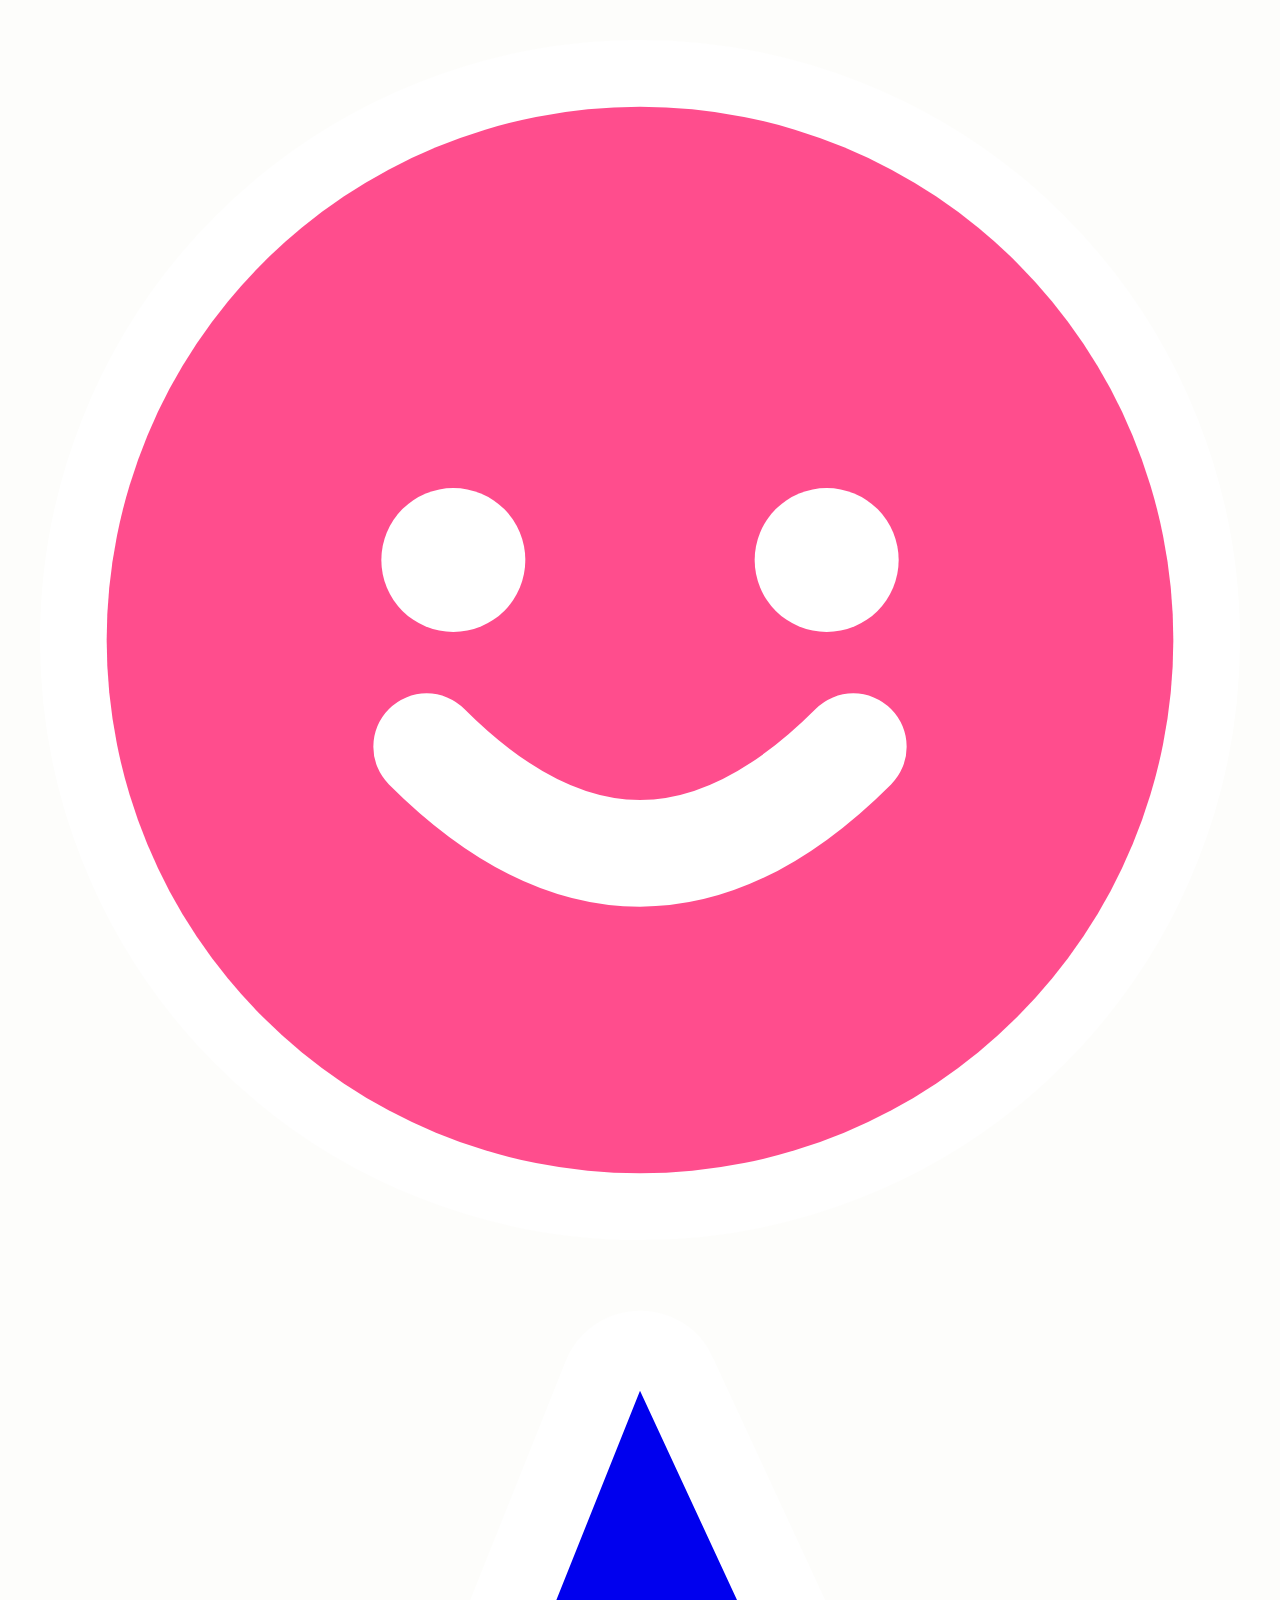
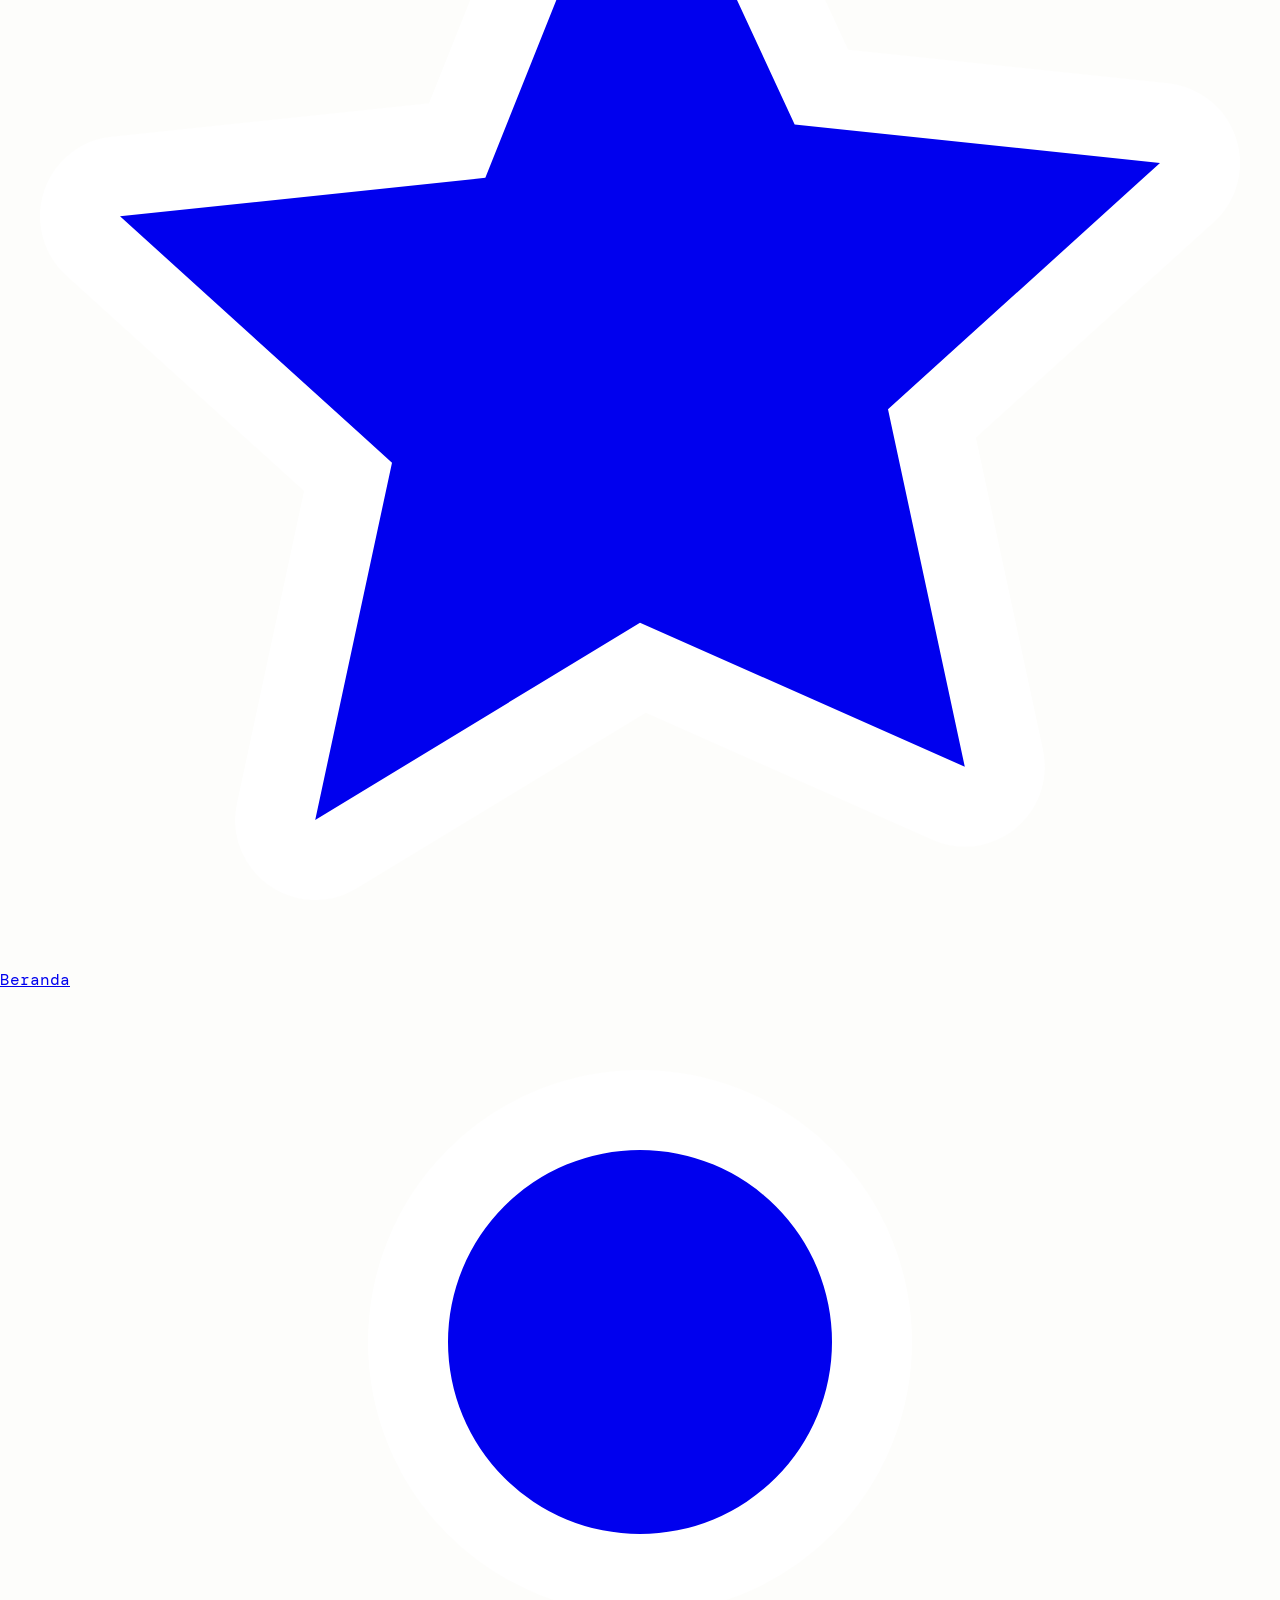
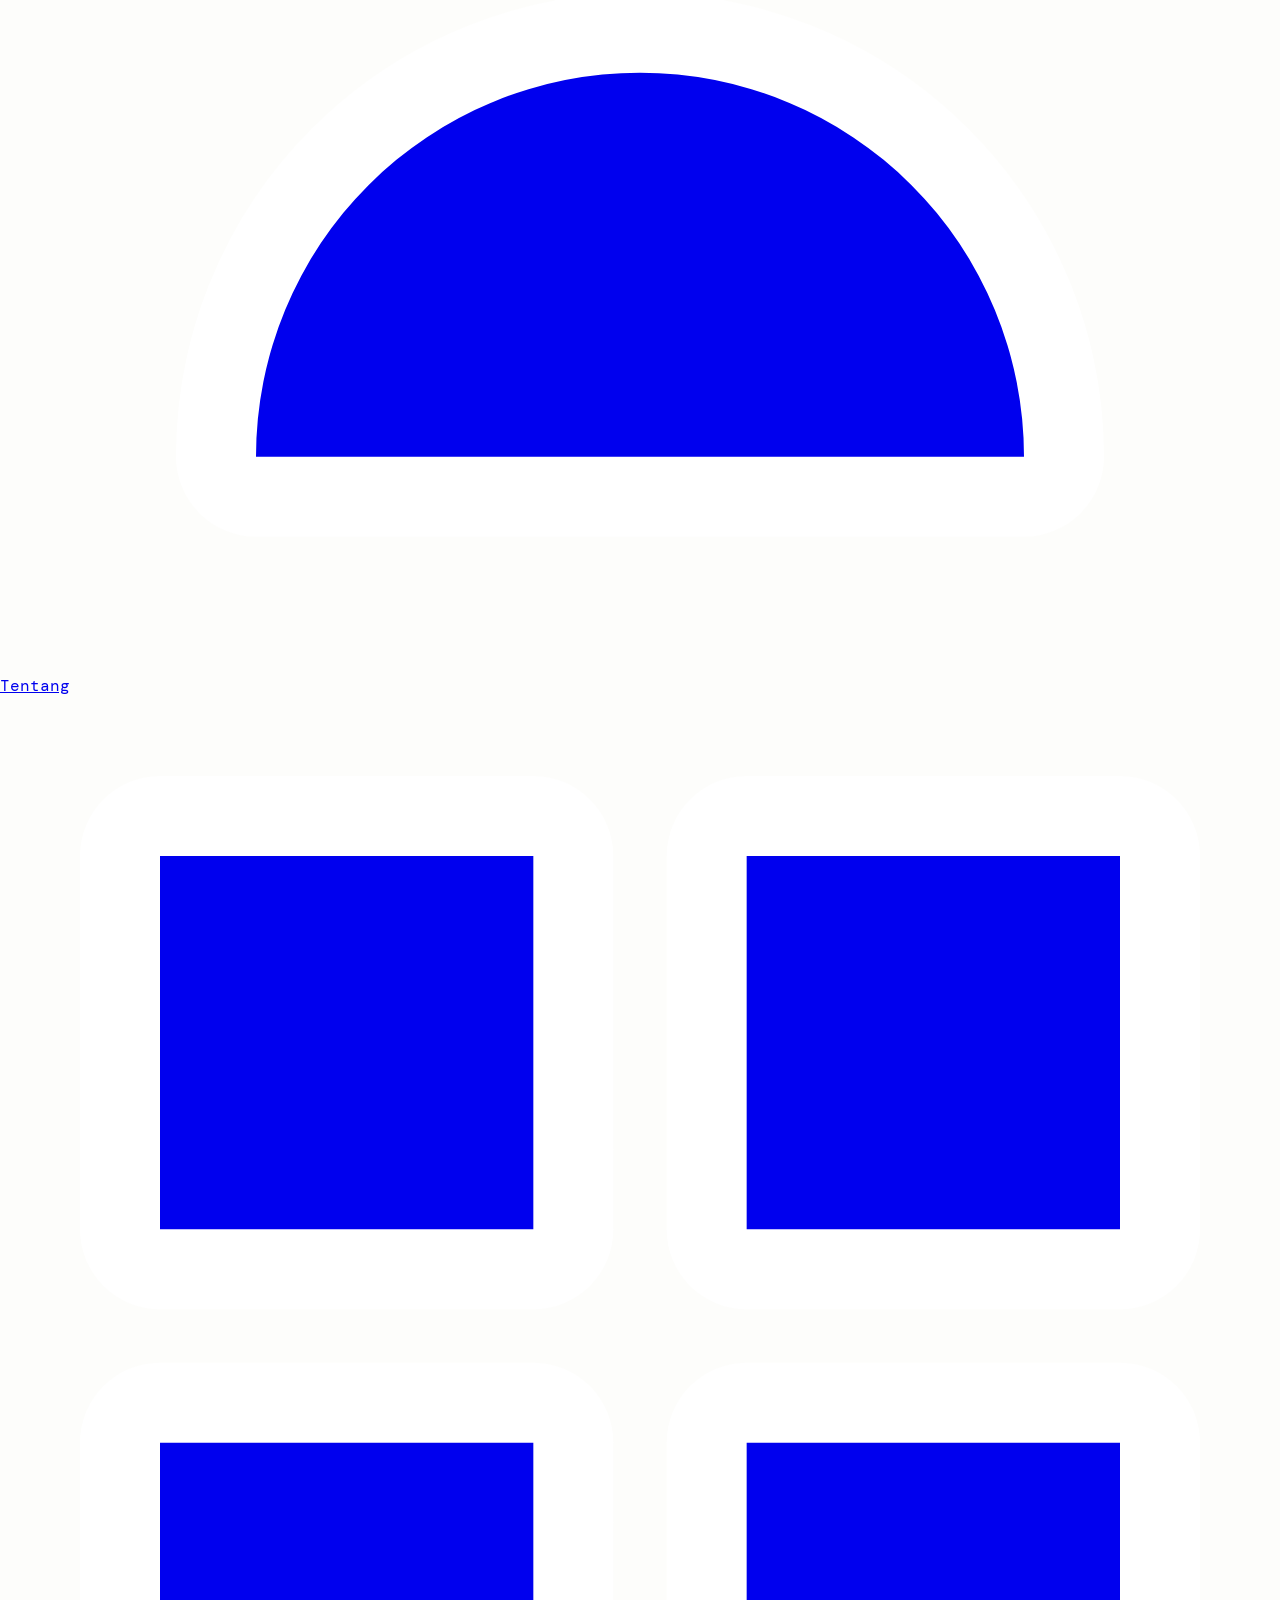
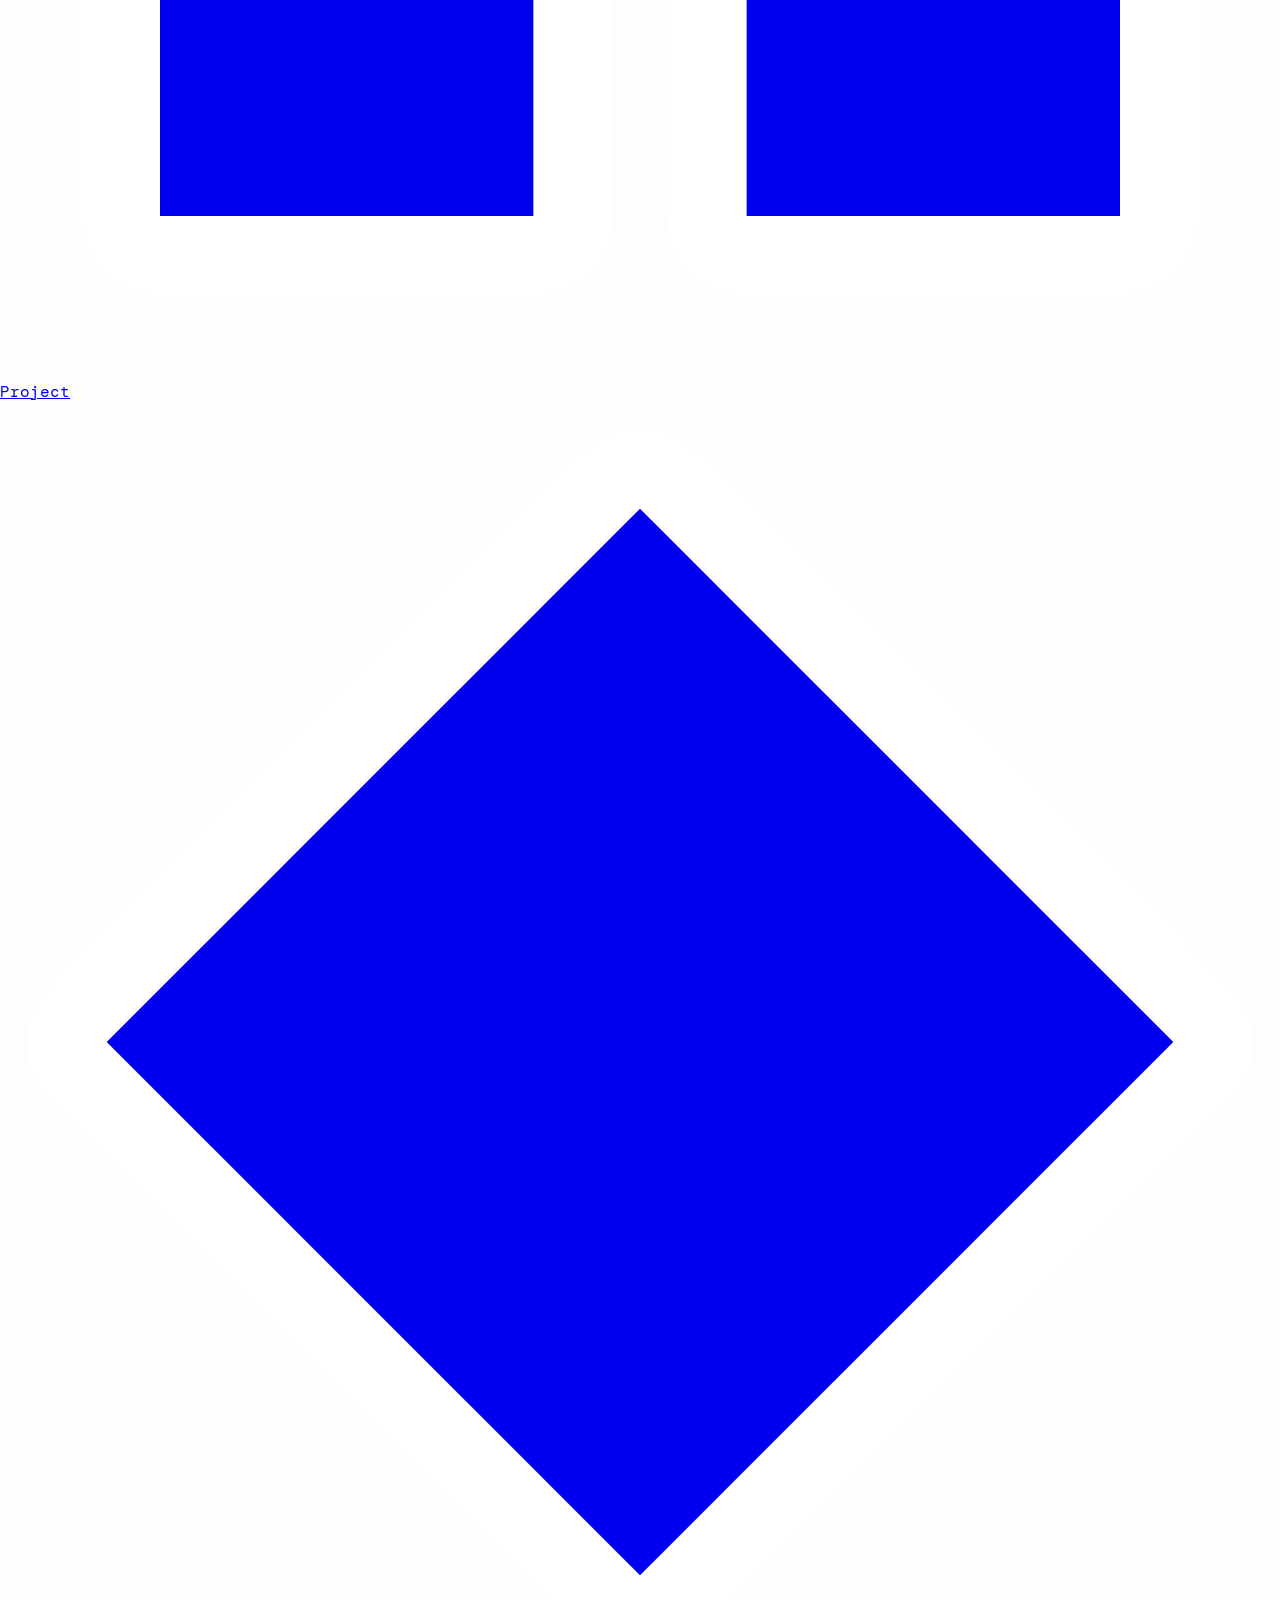
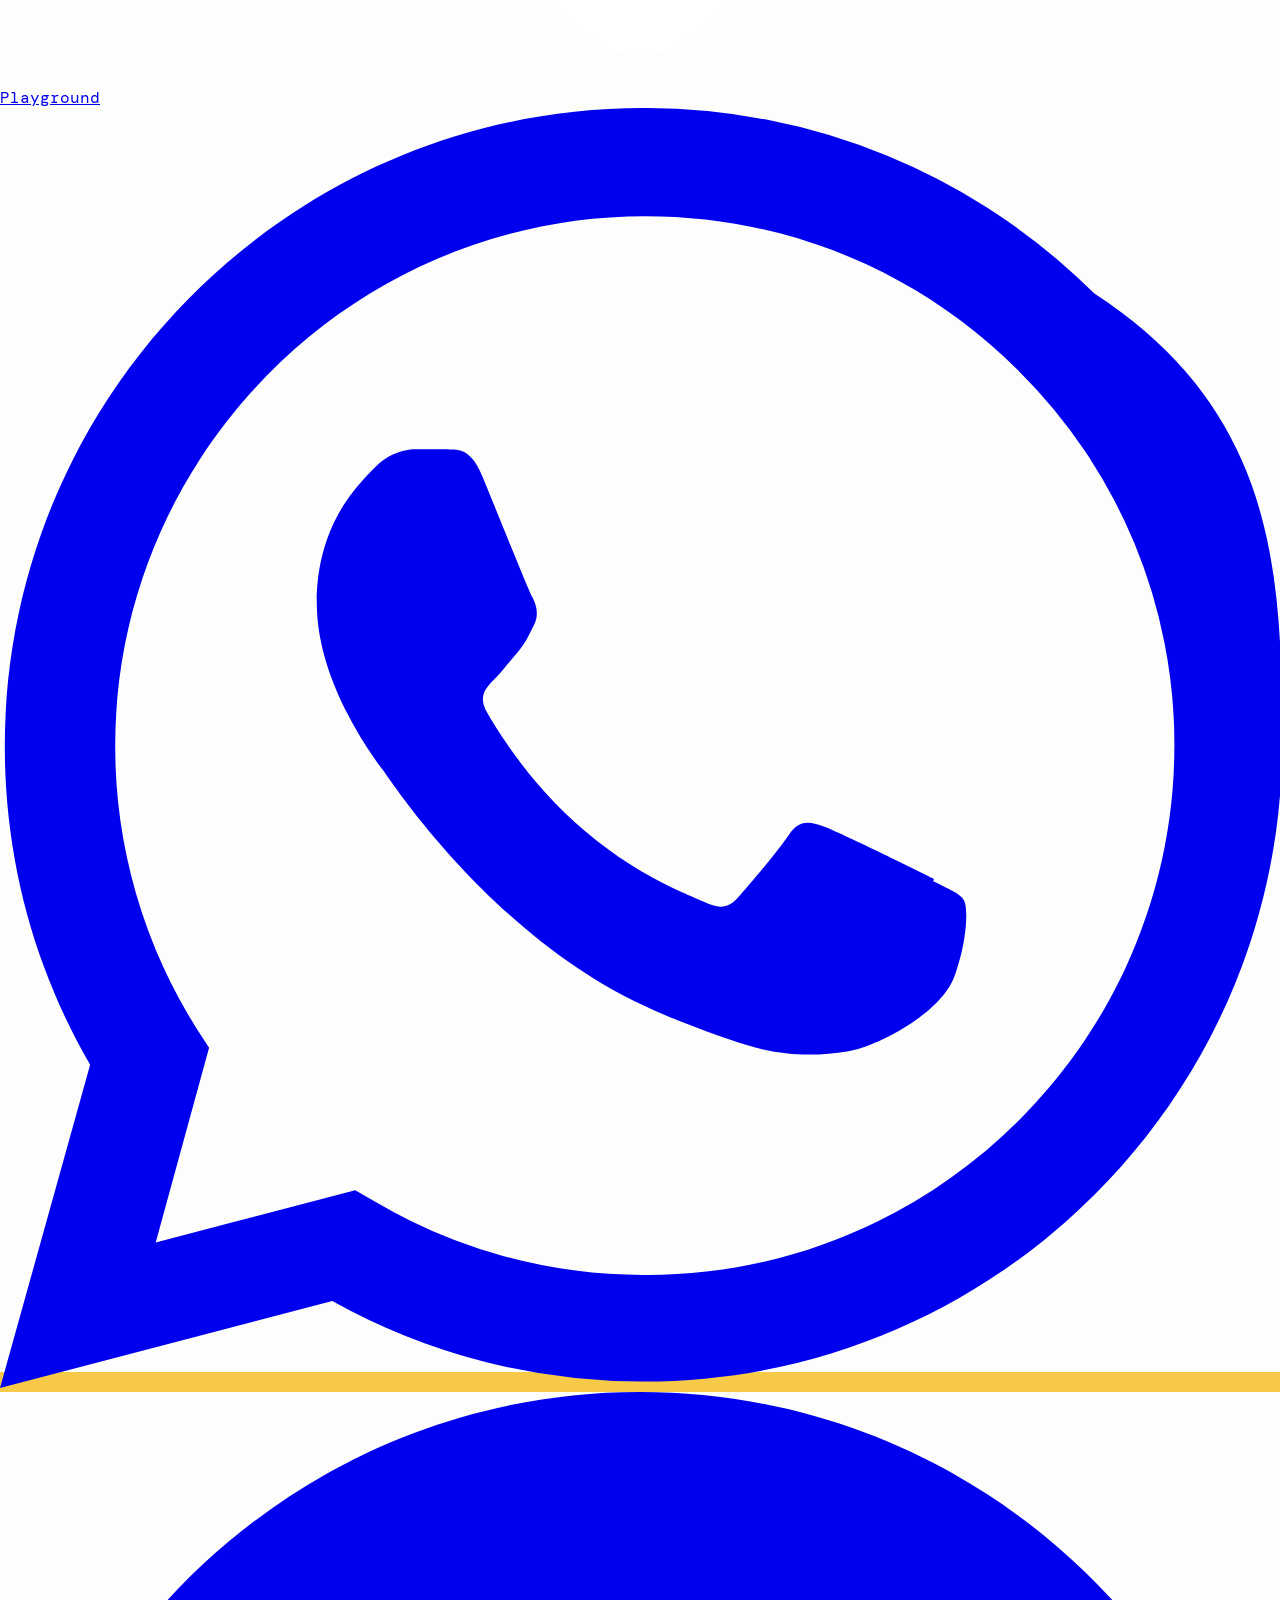
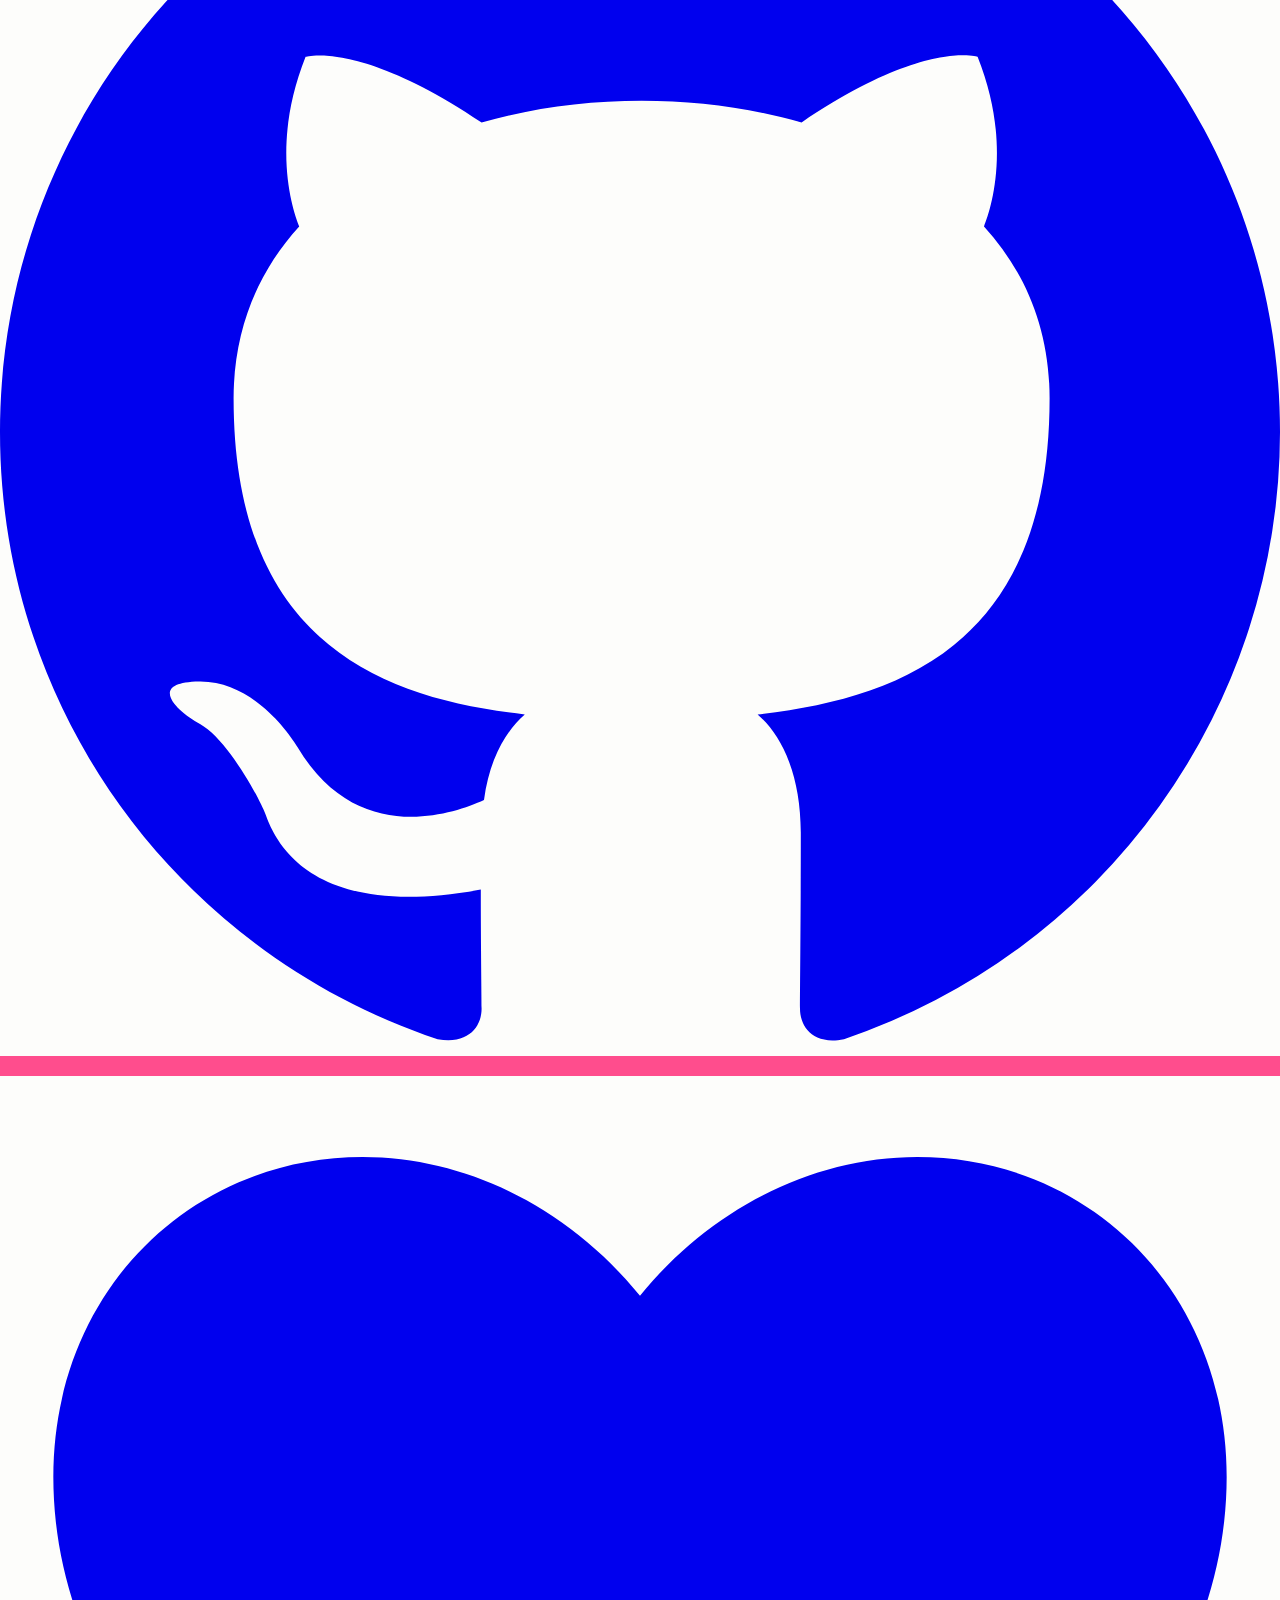
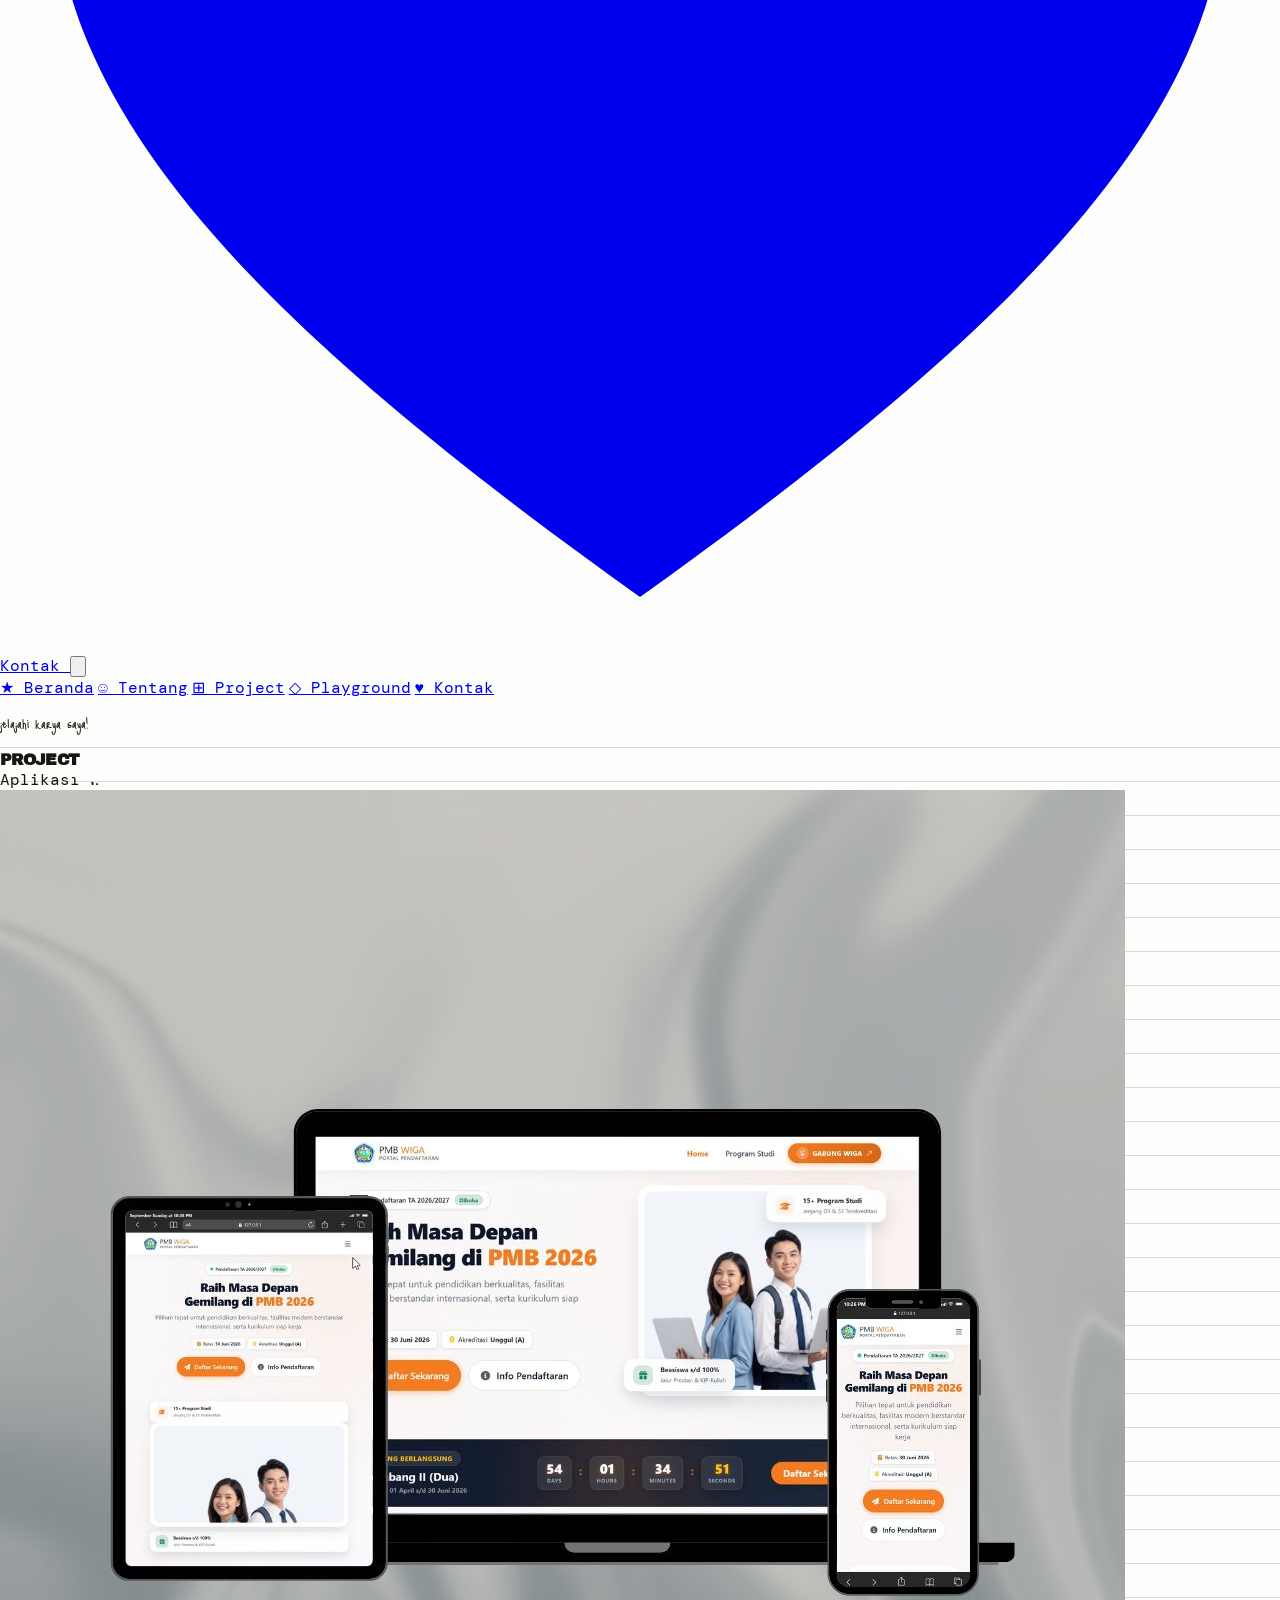
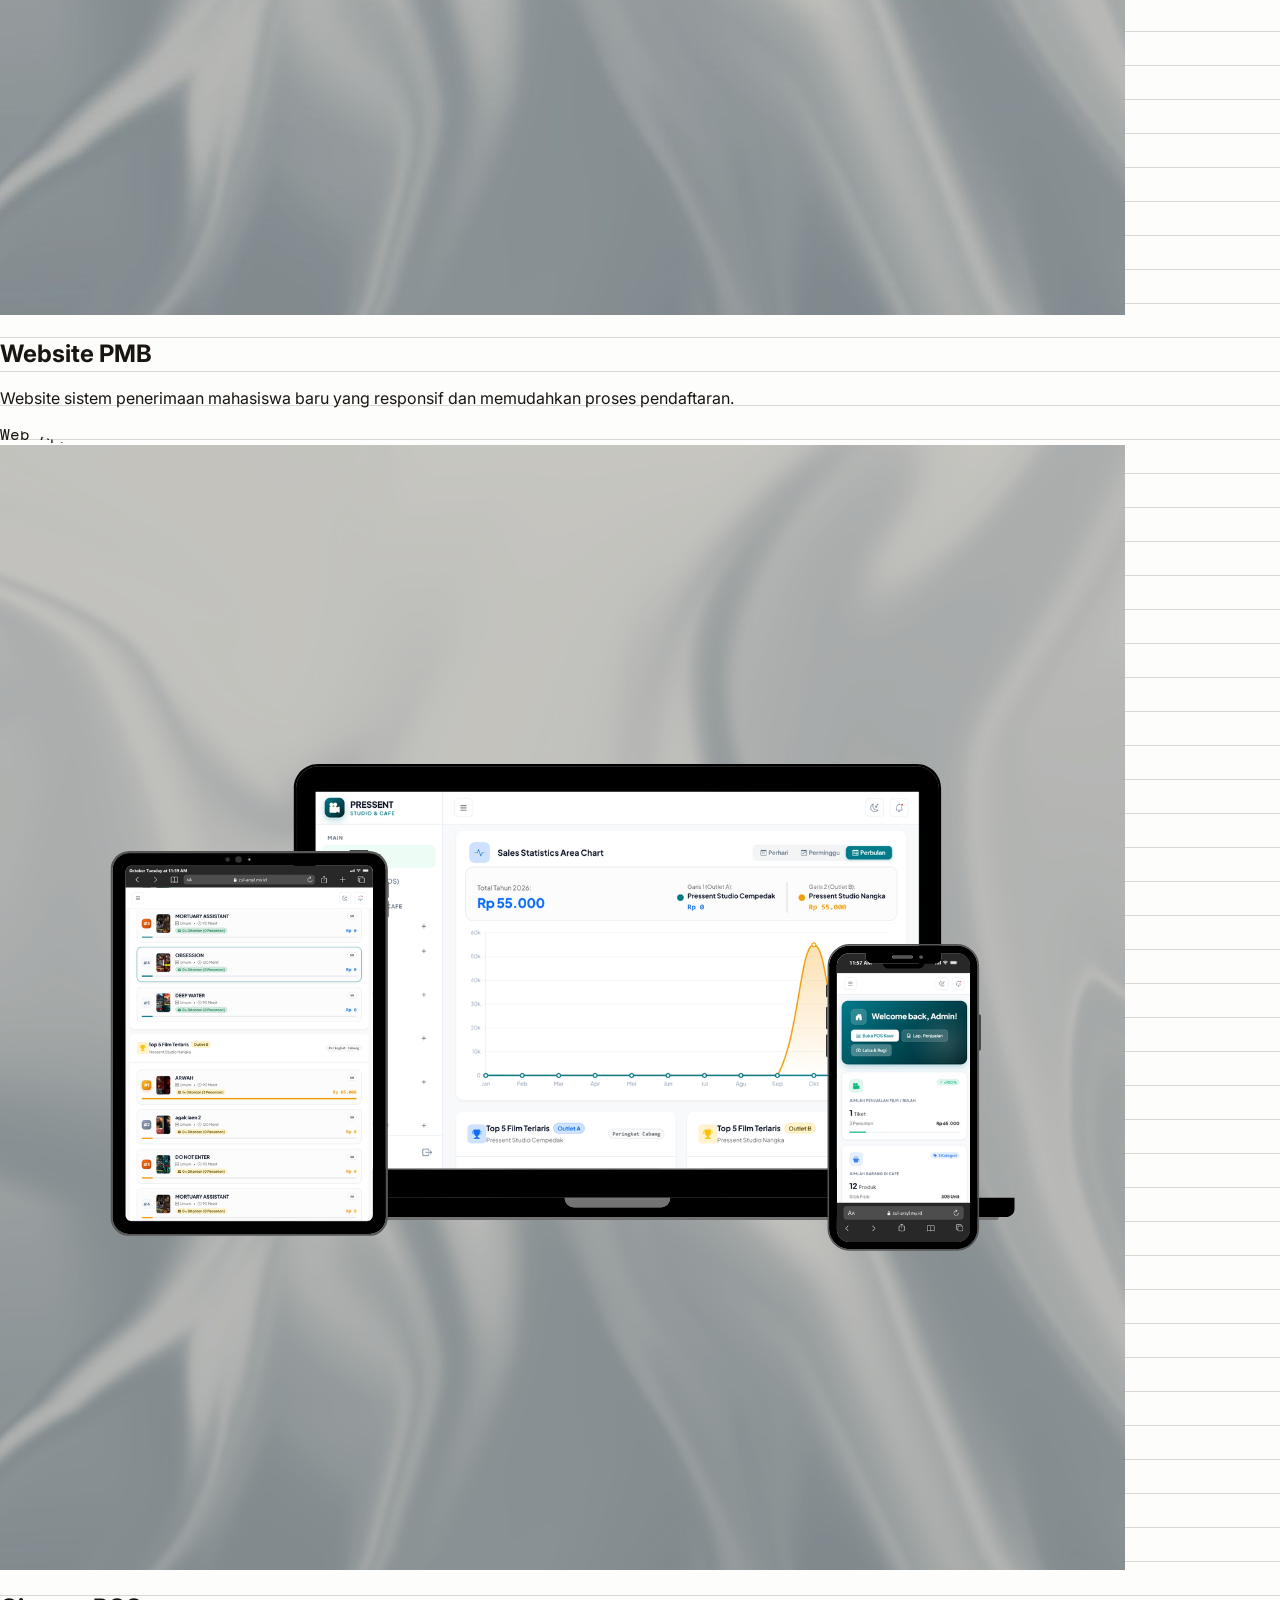
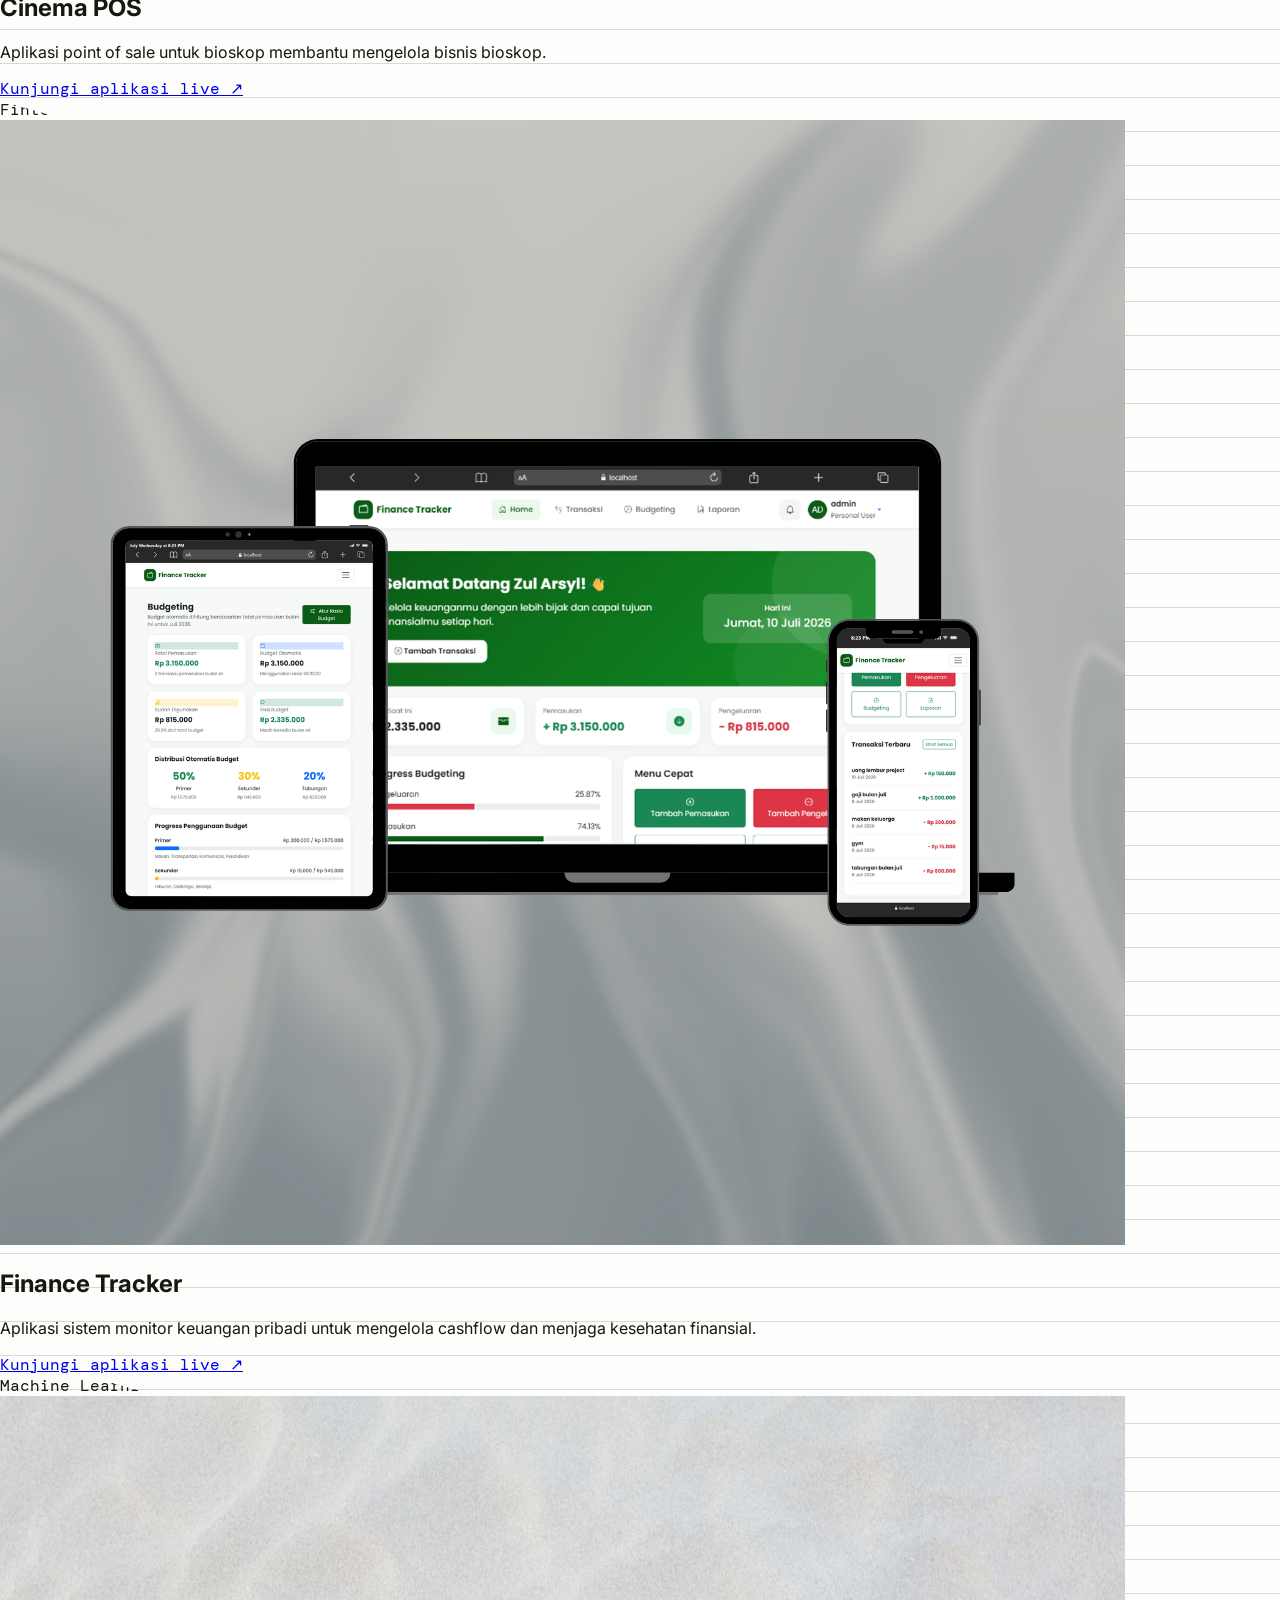
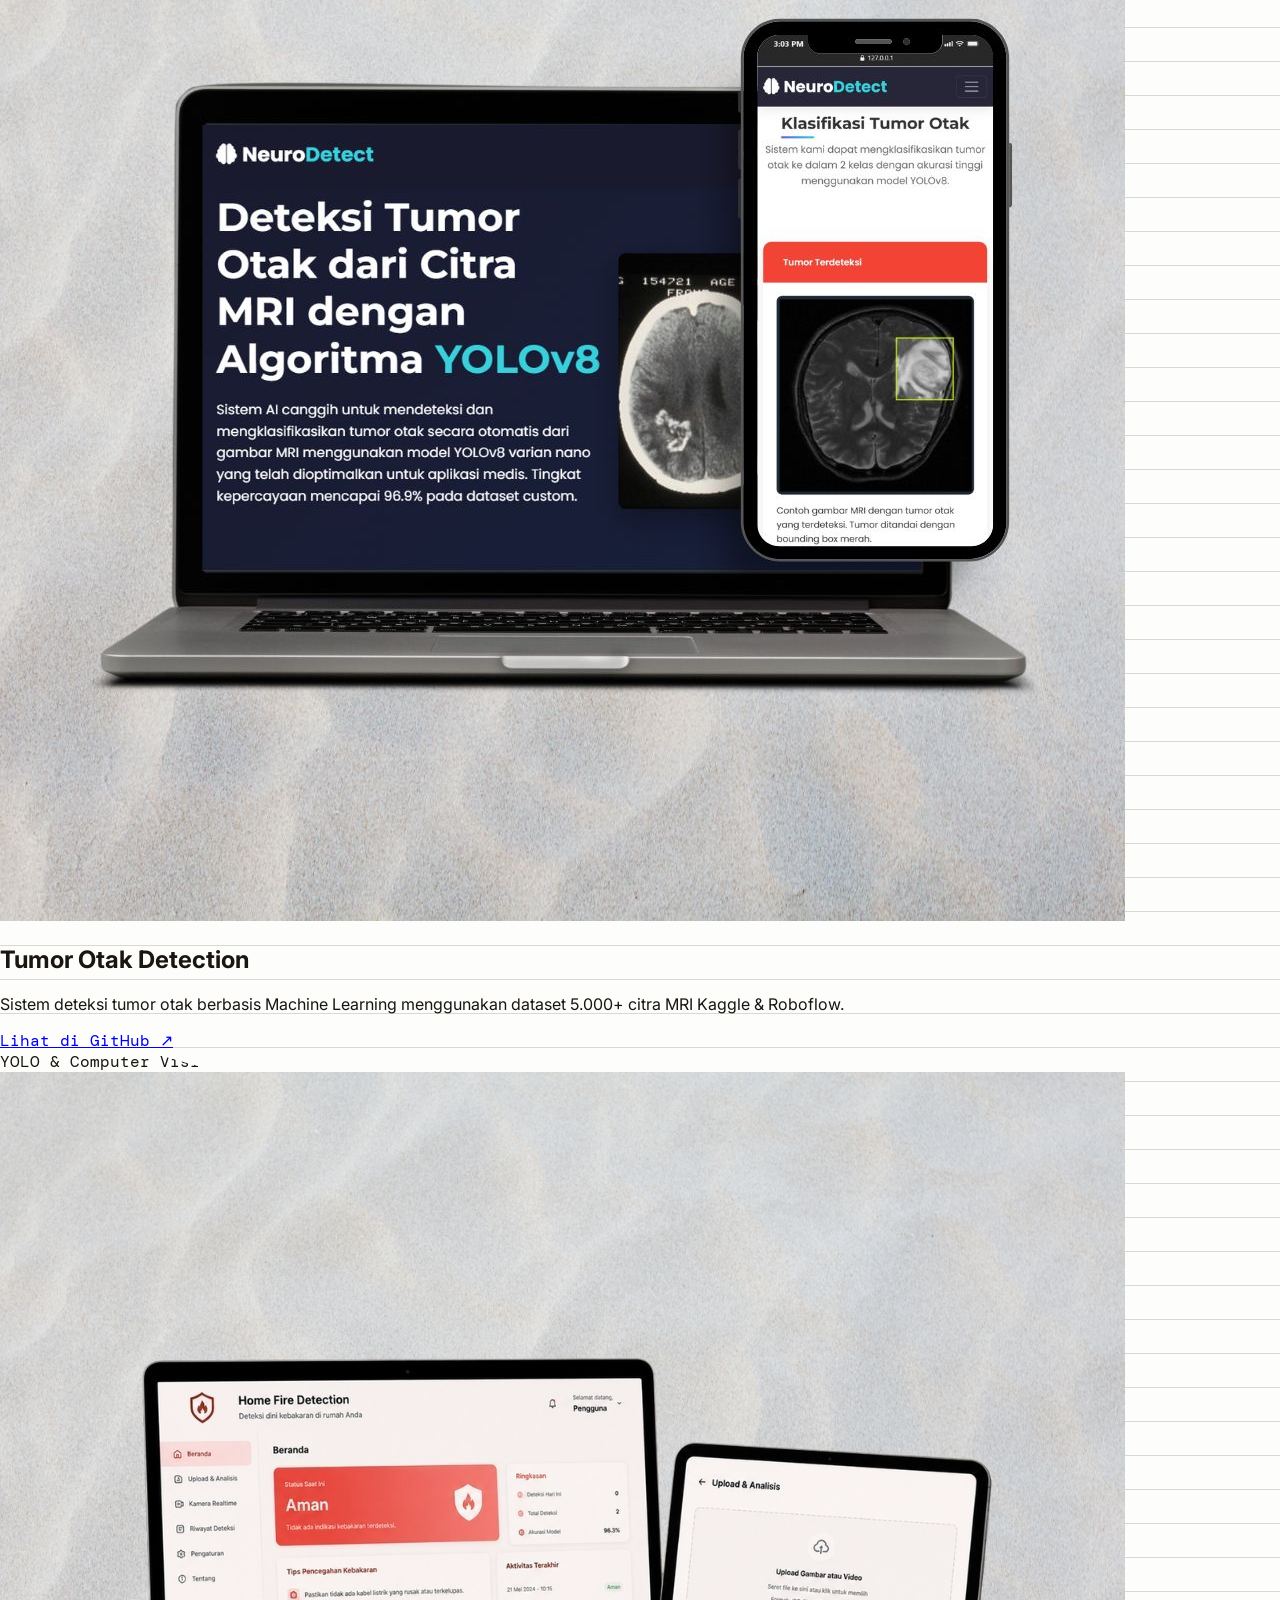
==== case-studies.html @ a139b3cb "mengubah tampilan portofolio" ====
<!doctype html>
<html lang="id" class="h-full antialiased">
  <head>
    <meta charset="utf-8" />
    <meta name="viewport" content="width=device-width, initial-scale=1" />
    <title>Project · Zul Arsyl</title>
    <meta name="description" content="Studi kasus rekayasa perangkat lunak dan desain produk pilihan oleh Zul Arsyl." />
    <link rel="icon" type="image/png" href="./assets/core.png" />

    <link rel="preconnect" href="https://fonts.googleapis.com" />
    <link rel="preconnect" href="https://fonts.gstatic.com" crossorigin />
    <link
      href="https://fonts.googleapis.com/css2?family=Archivo+Black&family=DM+Mono:ital,wght@0,400;0,500;1,400&family=Inter:wght@400;500;600;700;800;900&family=Just+Me+Again+Down+Here&display=swap"
      rel="stylesheet"
    />
    <script src="https://cdn.tailwindcss.com"></script>
    <link rel="stylesheet" href="style.css" />
  </head>
  <body class="min-h-full flex flex-col t-creative-artsy bg-[var(--ca-surface)] text-[var(--ca-ink)] antialiased">
    <div aria-hidden="true" class="ca-grain pointer-events-none fixed inset-0 z-[1] mix-blend-multiply"></div>

    <!-- Header Navigation -->
    <header class="sticky top-0 z-50 bg-[var(--ca-surface)]/95 backdrop-blur-sm">
      <div class="relative flex items-stretch justify-between border-b border-[var(--ca-ink)]/10 pl-4 pr-3 sm:pl-5">
        <div class="flex items-stretch gap-2">
          <a aria-label="Zul Arsyl" class="flex items-center pr-2" href="index.html">
            <svg viewBox="0 0 24 24" class="h-7 w-7 overflow-visible [filter:drop-shadow(1px_1.5px_0_rgba(25,21,16,0.28))]" aria-hidden="true">
              <circle cx="12" cy="12" r="10" fill="var(--ca-magenta)" stroke="#ffffff" stroke-width="2.5" paint-order="stroke"></circle>
              <circle cx="8.5" cy="10.5" r="1.35" fill="#ffffff"></circle>
              <circle cx="15.5" cy="10.5" r="1.35" fill="#ffffff"></circle>
              <path d="M8 14Q12 18 16 14" fill="none" stroke="#ffffff" stroke-width="2" stroke-linecap="round"></path>
            </svg>
          </a>
          <nav class="hidden items-stretch md:flex">
            <a class="ca-mono flex items-center justify-center gap-2.5 px-5 py-4 text-sm font-bold uppercase leading-none tracking-widest text-[var(--ca-ink)] transition-colors hover:bg-[var(--ca-chrome)]" href="index.html">
              <svg viewBox="0 0 24 24" fill="currentColor" stroke="#ffffff" stroke-width="3" stroke-linejoin="round" paint-order="stroke" class="overflow-visible [filter:drop-shadow(1px_1.5px_0_rgba(25,21,16,0.28))] h-5 w-5 shrink-0" aria-hidden="true">
                <path d="M12 2l2.9 6.26 6.85.72-5.1 4.62 1.44 6.7L12 17.6l-6.09 3.7 1.44-6.7-5.1-4.62 6.85-.72z"></path>
              </svg>
              Beranda
            </a>
            <a class="ca-mono flex items-center justify-center gap-2.5 px-5 py-4 text-sm font-bold uppercase leading-none tracking-widest text-[var(--ca-ink)] transition-colors hover:bg-[var(--ca-chrome)]" href="about.html">
              <svg viewBox="0 0 24 24" fill="currentColor" stroke="#ffffff" stroke-width="3" stroke-linejoin="round" paint-order="stroke" class="overflow-visible [filter:drop-shadow(1px_1.5px_0_rgba(25,21,16,0.28))] h-5 w-5 shrink-0" aria-hidden="true">
                <path d="M12 3a3.6 3.6 0 100 7.2A3.6 3.6 0 0012 3zM4.8 20a7.2 7.2 0 0114.4 0z"></path>
              </svg>
              Tentang
            </a>
            <a aria-current="page" class="ca-mono flex items-center justify-center gap-2.5 px-5 py-4 text-sm font-bold uppercase leading-none tracking-widest text-[var(--ca-ink)] transition-colors bg-[var(--ca-yellow)]" href="case-studies.html">
              <svg viewBox="0 0 24 24" fill="currentColor" stroke="#ffffff" stroke-width="3" stroke-linejoin="round" paint-order="stroke" class="overflow-visible [filter:drop-shadow(1px_1.5px_0_rgba(25,21,16,0.28))] h-5 w-5 shrink-0" aria-hidden="true">
                <path d="M3 3h7v7H3zM14 3h7v7h-7zM3 14h7v7H3zM14 14h7v7h-7z"></path>
              </svg>
              Project
            </a>
            <a class="ca-mono flex items-center justify-center gap-2.5 px-5 py-4 text-sm font-bold uppercase leading-none tracking-widest text-[var(--ca-ink)] transition-colors hover:bg-[var(--ca-chrome)]" href="playground.html">
              <svg viewBox="0 0 24 24" fill="currentColor" stroke="#ffffff" stroke-width="3" stroke-linejoin="round" paint-order="stroke" class="overflow-visible [filter:drop-shadow(1px_1.5px_0_rgba(25,21,16,0.28))] h-5 w-5 shrink-0" aria-hidden="true">
                <path d="M12 2l10 10-10 10L2 12z"></path>
              </svg>
              Playground
            </a>
          </nav>
        </div>

        <div class="flex items-center gap-2 py-2">
          <a href="https://wa.me/625737662724" target="_blank" rel="noopener noreferrer" aria-label="WhatsApp" class="flex h-10 w-10 items-center justify-center rounded-full border-2 border-white text-[var(--ca-ink)] shadow-[1.5px_1.5px_0_rgba(25,21,16,0.25)] transition-transform duration-200 hover:-translate-y-0.5" style="background-color:var(--ca-yellow)">
            <svg viewBox="0 0 24 24" fill="currentColor" class="h-4 w-4" aria-hidden="true"><path d="M20.52 3.48A11.93 11.93 0 0 0 12.06 0C5.46 0 .09 5.37.09 11.97c0 2.11.55 4.16 1.6 5.97L0 24l6.23-1.63a11.9 11.9 0 0 0 5.83 1.51h.01c6.6 0 11.97-5.37 11.97-11.97 0-3.2-.12-6.22-3.52-8.43zM12.07 21.88h-.01a9.9 9.9 0 0 1-5.04-1.38l-.36-.21-3.74.98 1-3.65-.24-.37a9.92 9.92 0 0 1-1.52-5.28c0-5.48 4.46-9.94 9.94-9.94 2.65 0 5.14 1.03 7.01 2.91a9.86 9.86 0 0 1 2.91 7.02c0 5.48-4.46 9.92-9.89 9.92zm5.44-7.43c-.3-.15-1.77-.87-2.04-.97-.28-.1-.48-.15-.68.15-.2.3-.77.97-.95 1.17-.17.2-.35.23-.65.08-.3-.15-1.26-.46-2.4-1.48-.89-.79-1.49-1.77-1.66-2.07-.17-.3-.02-.46.13-.61.14-.13.3-.35.45-.52.15-.18.2-.3.3-.5.1-.2.05-.38-.03-.53-.08-.15-.68-1.64-.93-2.25-.24-.59-.49-.51-.68-.52h-.58c-.2 0-.53.08-.8.38-.28.3-1.05 1.03-1.05 2.51s1.08 2.91 1.23 3.11c.15.2 2.11 3.23 5.12 4.53.72.31 1.28.5 1.71.64.72.23 1.37.2 1.88.12.58-.09 1.77-.72 2.02-1.42.25-.7.25-1.3.17-1.42-.07-.12-.27-.2-.57-.35z"></path></svg>
          </a>
          <a href="https://github.com/ZULARSYL" target="_blank" rel="noopener noreferrer" aria-label="GitHub" class="flex h-10 w-10 items-center justify-center rounded-full border-2 border-white text-white shadow-[1.5px_1.5px_0_rgba(25,21,16,0.25)] transition-transform duration-200 hover:-translate-y-0.5" style="background-color:var(--ca-magenta)">
            <svg viewBox="0 0 24 24" fill="currentColor" class="h-4 w-4" aria-hidden="true"><path d="M12 0C5.37 0 0 5.37 0 12c0 5.31 3.435 9.795 8.205 11.385.6.105.825-.255.825-.57 0-.285-.015-1.23-.015-2.235-3.015.555-3.795-.735-4.035-1.41-.135-.345-.72-1.41-1.23-1.695-.42-.225-1.02-.78-.015-.795.945-.015 1.62.87 1.845 1.23 1.08 1.815 2.805 1.305 3.495.99.105-.78.42-1.305.765-1.605-2.67-.3-5.46-1.335-5.46-5.925 0-1.305.465-2.385 1.23-3.225-.12-.3-.54-1.53.12-3.18 0 0 1.005-.315 3.3 1.23.96-.27 1.98-.405 3-.405s2.04.135 3 .405c2.295-1.56 3.3-1.23 3.3-1.23.66 1.65.24 2.88.12 3.18.765.84 1.23 1.905 1.23 3.225 0 4.605-2.805 5.625-5.475 5.925.435.375.81 1.095.81 2.22 0 1.605-.015 2.895-.015 3.3 0 .315.225.69.825.57A12.02 12.02 0 0 0 24 12c0-6.63-5.37-12-12-12z"></path></svg>
          </a>
          <a class="ca-mono hidden items-center gap-2.5 border-2 border-[var(--ca-ink)] px-5 py-2 text-sm font-bold uppercase tracking-widest text-[var(--ca-ink)] transition-colors hover:bg-[var(--ca-ink)] hover:text-white sm:inline-flex" href="contact.html">
            <svg viewBox="0 0 24 22" fill="currentColor" class="h-4 w-4" aria-hidden="true"><path d="M12 21C5 16 1 12 1 7.5 1 4 3.6 1.5 6.8 1.5c2 0 3.9 1 5.2 2.6 1.3-1.6 3.2-2.6 5.2-2.6C20.4 1.5 23 4 23 7.5 23 12 19 16 12 21Z"></path></svg>
            Kontak
          </a>
          <button id="menu-toggle" aria-label="Toggle menu" class="flex h-11 w-11 items-center justify-center border-2 border-[var(--ca-ink)] bg-[var(--ca-surface)] md:hidden">
            <svg viewBox="0 0 24 24" fill="none" stroke="currentColor" stroke-width="2.2" class="h-5 w-5 text-[var(--ca-ink)]" aria-hidden="true"><path d="M3 6h18M3 12h18M3 18h18"></path></svg>
          </button>
        </div>
      </div>

      <div id="mobile-menu" class="hidden border-b-2 border-[var(--ca-ink)] bg-[var(--ca-surface)] p-4 md:hidden">
        <nav class="flex flex-col gap-2">
          <a class="mobile-nav-link ca-mono flex items-center gap-3 px-4 py-3 text-sm font-bold uppercase tracking-widest text-[var(--ca-ink)] hover:bg-[var(--ca-chrome)]" href="index.html">★ Beranda</a>
          <a class="mobile-nav-link ca-mono flex items-center gap-3 px-4 py-3 text-sm font-bold uppercase tracking-widest text-[var(--ca-ink)] hover:bg-[var(--ca-chrome)]" href="about.html">☺ Tentang</a>
          <a class="mobile-nav-link ca-mono flex items-center gap-3 bg-[var(--ca-yellow)] px-4 py-3 text-sm font-bold uppercase tracking-widest text-[var(--ca-ink)]" href="case-studies.html">⊞ Project</a>
          <a class="mobile-nav-link ca-mono flex items-center gap-3 px-4 py-3 text-sm font-bold uppercase tracking-widest text-[var(--ca-ink)] hover:bg-[var(--ca-chrome)]" href="playground.html">◇ Playground</a>
          <a class="mobile-nav-link ca-mono flex items-center gap-3 border-2 border-[var(--ca-ink)] px-4 py-3 text-sm font-bold uppercase tracking-widest text-[var(--ca-ink)] hover:bg-[var(--ca-ink)] hover:text-white" href="contact.html">♥ Kontak</a>
        </nav>
      </div>
    </header>

    <!-- Main Content -->
    <main class="ca-grid px-4 pb-24 pt-14 sm:px-8 sm:pt-20 lg:px-20">
      <div class="mb-16">
        <p class="ca-hand text-2xl text-[var(--ca-ink)] sm:text-3xl">jelajahi karya saya!</p>
        <span class="mt-3 inline-block">
          <span class="ca-display text-7xl leading-[0.92] tracking-tight text-[var(--ca-ink)] sm:text-9xl xl:text-[12rem] block">
            PROJECT
          </span>
        </span>
      </div>

      <!-- 2-COLUMN SCRAPBOOK FOLDER GRID -->
      <div class="grid grid-cols-1 gap-x-10 gap-y-20 sm:grid-cols-2">
        <!-- Project 1: Website PMB -->
        <div>
          <div class="group block cursor-pointer" onclick="openModal('./assets/project/website pmb.jpg', 'Website PMB', 'Platform pendaftaran mahasiswa baru dengan proses digital terstruktur.')">
            <div class="flex">
              <span class="ca-mono inline-flex items-center gap-3.5 bg-[var(--ca-chrome)] py-5 pl-9 pr-24 text-sm font-bold uppercase tracking-[0.2em] text-[var(--ca-ink)] transition-colors duration-500 ease-in-out tab-project-01 group-hover:bg-[var(--ca-ink)] group-hover:text-white">
                <span class="h-3.5 w-3.5 rounded-full bg-[var(--ca-ink)] transition-colors duration-500 ease-in-out group-hover:bg-white"></span>
                Aplikasi Web
              </span>
            </div>
            <div class="bg-[var(--ca-chrome)] p-5 transition-colors duration-500 ease-in-out group-hover:bg-[var(--ca-ink)] shadow-[4px_6px_0_var(--ca-ink)]">
              <div class="relative overflow-hidden aspect-[16/9] w-full">
                <img src="./assets/project/website pmb.jpg" alt="Website PMB" loading="lazy" class="h-full w-full object-cover transition-transform duration-500 ease-out group-hover:scale-105" />
              </div>
            </div>
            <div class="pt-6 text-center">
              <h2 class="text-3xl font-semibold tracking-tight text-[var(--ca-ink)] sm:text-4xl">Website PMB</h2>
              <p class="mx-auto mt-2 max-w-md text-base leading-relaxed text-[var(--ca-ink)]/75">
                Website sistem penerimaan mahasiswa baru yang responsif dan memudahkan proses pendaftaran.
              </p>
            </div>
          </div>
        </div>

        <!-- Project 2: Cinema POS -->
        <div>
          <div class="group block cursor-pointer" onclick="openModal('./assets/project/POS cinema.png', 'Cinema POS', 'Aplikasi point of sale untuk bioskop. Live di https://zul-arsyl.my.id/')">
            <div class="flex">
              <span class="ca-mono inline-flex items-center gap-3.5 bg-[var(--ca-chrome)] py-5 pl-9 pr-24 text-sm font-bold uppercase tracking-[0.2em] text-[var(--ca-ink)] transition-colors duration-500 ease-in-out tab-project-01 group-hover:bg-[var(--ca-ink)] group-hover:text-white">
                <span class="h-3.5 w-3.5 rounded-full bg-[var(--ca-ink)] transition-colors duration-500 ease-in-out group-hover:bg-white"></span>
                Web App
              </span>
            </div>
            <div class="bg-[var(--ca-chrome)] p-5 transition-colors duration-500 ease-in-out group-hover:bg-[var(--ca-ink)] shadow-[4px_6px_0_var(--ca-ink)]">
              <div class="relative overflow-hidden aspect-[16/9] w-full">
                <img src="./assets/project/POS cinema.png" alt="Cinema POS" loading="lazy" class="h-full w-full object-cover transition-transform duration-500 ease-out group-hover:scale-105" />
              </div>
            </div>
            <div class="pt-6 text-center">
              <h2 class="text-3xl font-semibold tracking-tight text-[var(--ca-ink)] sm:text-4xl">Cinema POS</h2>
              <p class="mx-auto mt-2 max-w-md text-base leading-relaxed text-[var(--ca-ink)]/75">
                Aplikasi point of sale untuk bioskop membantu mengelola bisnis bioskop.
              </p>
              <a href="https://zul-arsyl.my.id/" target="_blank" class="mt-2 inline-block ca-mono text-xs font-bold uppercase tracking-wider text-[var(--ca-blue)] underline">
                Kunjungi aplikasi live ↗
              </a>
            </div>
          </div>
        </div>

        <!-- Project 3: Finance Tracker -->
        <div>
          <div class="group block cursor-pointer" onclick="openModal('./assets/project/finance tracker.png', 'Finance Tracker', 'Aplikasi monitoring keuangan pribadi. Live di https://financetracker.khazeo.dev/')">
            <div class="flex">
              <span class="ca-mono inline-flex items-center gap-3.5 bg-[var(--ca-chrome)] py-5 pl-9 pr-24 text-sm font-bold uppercase tracking-[0.2em] text-[var(--ca-ink)] transition-colors duration-500 ease-in-out tab-project-01 group-hover:bg-[var(--ca-ink)] group-hover:text-white">
                <span class="h-3.5 w-3.5 rounded-full bg-[var(--ca-ink)] transition-colors duration-500 ease-in-out group-hover:bg-white"></span>
                Fintech
              </span>
            </div>
            <div class="bg-[var(--ca-chrome)] p-5 transition-colors duration-500 ease-in-out group-hover:bg-[var(--ca-ink)] shadow-[4px_6px_0_var(--ca-ink)]">
              <div class="relative overflow-hidden aspect-[16/9] w-full">
                <img src="./assets/project/finance tracker.png" alt="Finance Tracker" loading="lazy" class="h-full w-full object-cover transition-transform duration-500 ease-out group-hover:scale-105" />
              </div>
            </div>
            <div class="pt-6 text-center">
              <h2 class="text-3xl font-semibold tracking-tight text-[var(--ca-ink)] sm:text-4xl">Finance Tracker</h2>
              <p class="mx-auto mt-2 max-w-md text-base leading-relaxed text-[var(--ca-ink)]/75">
                Aplikasi sistem monitor keuangan pribadi untuk mengelola cashflow dan menjaga kesehatan finansial.
              </p>
              <a href="https://financetracker.khazeo.dev/" target="_blank" class="mt-2 inline-block ca-mono text-xs font-bold uppercase tracking-wider text-[var(--ca-blue)] underline">
                Kunjungi aplikasi live ↗
              </a>
            </div>
          </div>
        </div>

        <!-- Project 4: Tumor Otak Detection -->
        <div>
          <div class="group block cursor-pointer" onclick="openModal('./assets/project/deteksi tumor.jpg', 'Tumor Otak Detection', 'Deteksi tumor otak dengan model Machine Learning berbasis citra MRI.')">
            <div class="flex">
              <span class="ca-mono inline-flex items-center gap-3.5 bg-[var(--ca-chrome)] py-5 pl-9 pr-24 text-sm font-bold uppercase tracking-[0.2em] text-[var(--ca-ink)] transition-colors duration-500 ease-in-out tab-project-01 group-hover:bg-[var(--ca-ink)] group-hover:text-white">
                <span class="h-3.5 w-3.5 rounded-full bg-[var(--ca-ink)] transition-colors duration-500 ease-in-out group-hover:bg-white"></span>
                Machine Learning
              </span>
            </div>
            <div class="bg-[var(--ca-chrome)] p-5 transition-colors duration-500 ease-in-out group-hover:bg-[var(--ca-ink)] shadow-[4px_6px_0_var(--ca-ink)]">
              <div class="relative overflow-hidden aspect-[16/9] w-full">
                <img src="./assets/project/deteksi tumor.jpg" alt="Tumor Detection" loading="lazy" class="h-full w-full object-cover transition-transform duration-500 ease-out group-hover:scale-105" />
              </div>
            </div>
            <div class="pt-6 text-center">
              <h2 class="text-3xl font-semibold tracking-tight text-[var(--ca-ink)] sm:text-4xl">Tumor Otak Detection</h2>
              <p class="mx-auto mt-2 max-w-md text-base leading-relaxed text-[var(--ca-ink)]/75">
                Sistem deteksi tumor otak berbasis Machine Learning menggunakan dataset 5.000+ citra MRI Kaggle & Roboflow.
              </p>
              <a href="https://github.com/ZULARSYL/Tumor-Otak-Detection.git" target="_blank" class="mt-2 inline-block ca-mono text-xs font-bold uppercase tracking-wider text-[var(--ca-blue)] underline">
                Lihat di GitHub ↗
              </a>
            </div>
          </div>
        </div>

        <!-- Project 5: Fire Detection YOLO -->
        <div>
          <div class="group block cursor-pointer" onclick="openModal('./assets/project/fire detection.jpg', 'Fire Detection YOLO', 'Aplikasi deteksi kebakaran real-time menggunakan kamera dan model YOLO.')">
            <div class="flex">
              <span class="ca-mono inline-flex items-center gap-3.5 bg-[var(--ca-chrome)] py-5 pl-9 pr-24 text-sm font-bold uppercase tracking-[0.2em] text-[var(--ca-ink)] transition-colors duration-500 ease-in-out tab-project-01 group-hover:bg-[var(--ca-ink)] group-hover:text-white">
                <span class="h-3.5 w-3.5 rounded-full bg-[var(--ca-ink)] transition-colors duration-500 ease-in-out group-hover:bg-white"></span>
                YOLO & Computer Vision
              </span>
            </div>
            <div class="bg-[var(--ca-chrome)] p-5 transition-colors duration-500 ease-in-out group-hover:bg-[var(--ca-ink)] shadow-[4px_6px_0_var(--ca-ink)]">
              <div class="relative overflow-hidden aspect-[16/9] w-full">
                <img src="./assets/project/fire detection.jpg" alt="Fire Detection" loading="lazy" class="h-full w-full object-cover transition-transform duration-500 ease-out group-hover:scale-105" />
              </div>
            </div>
            <div class="pt-6 text-center">
              <h2 class="text-3xl font-semibold tracking-tight text-[var(--ca-ink)] sm:text-4xl">Fire Detection YOLO</h2>
              <p class="mx-auto mt-2 max-w-md text-base leading-relaxed text-[var(--ca-ink)]/75">
                Aplikasi pendeteksi kobaran api dan asap secara real-time via webcam maupun upload foto.
              </p>
              <a href="https://github.com/ZULARSYL/fire-detection.git" target="_blank" class="mt-2 inline-block ca-mono text-xs font-bold uppercase tracking-wider text-[var(--ca-blue)] underline">
                Lihat di GitHub ↗
              </a>
            </div>
          </div>
        </div>

        <!-- Project 6: Hand Gesture Recognition -->
        <div>
          <div class="group block cursor-pointer" onclick="openModal('./assets/project/hand landmark.jpg', 'Hand Gesture Recognition', 'Deteksi gesture tangan dan landmark secara real-time.')">
            <div class="flex">
              <span class="ca-mono inline-flex items-center gap-3.5 bg-[var(--ca-chrome)] py-5 pl-9 pr-24 text-sm font-bold uppercase tracking-[0.2em] text-[var(--ca-ink)] transition-colors duration-500 ease-in-out tab-project-01 group-hover:bg-[var(--ca-ink)] group-hover:text-white">
                <span class="h-3.5 w-3.5 rounded-full bg-[var(--ca-ink)] transition-colors duration-500 ease-in-out group-hover:bg-white"></span>
                MediaPipe AI
              </span>
            </div>
            <div class="bg-[var(--ca-chrome)] p-5 transition-colors duration-500 ease-in-out group-hover:bg-[var(--ca-ink)] shadow-[4px_6px_0_var(--ca-ink)]">
              <div class="relative overflow-hidden aspect-[16/9] w-full">
                <img src="./assets/project/hand landmark.jpg" alt="Hand Gesture" loading="lazy" class="h-full w-full object-cover transition-transform duration-500 ease-out group-hover:scale-105" />
              </div>
            </div>
            <div class="pt-6 text-center">
              <h2 class="text-3xl font-semibold tracking-tight text-[var(--ca-ink)] sm:text-4xl">Hand Gesture AI</h2>
              <p class="mx-auto mt-2 max-w-md text-base leading-relaxed text-[var(--ca-ink)]/75">
                Menampilkan 21 titik koordinat landmark tangan secara real-time untuk mengenali gestur dan pose.
              </p>
              <a href="https://github.com/ZULARSYL/hand_landmark.git" target="_blank" class="mt-2 inline-block ca-mono text-xs font-bold uppercase tracking-wider text-[var(--ca-blue)] underline">
                Lihat di GitHub ↗
              </a>
            </div>
          </div>
        </div>

        <!-- Project 7: Company Profile UPK DAPM -->
        <div>
          <div class="group block cursor-pointer" onclick="openModal('./assets/project/upk dapm.jpg', 'Company Profile UPK DAPM', 'Platform profil digital resmi UPK DAPM.')">
            <div class="flex">
              <span class="ca-mono inline-flex items-center gap-3.5 bg-[var(--ca-chrome)] py-5 pl-9 pr-24 text-sm font-bold uppercase tracking-[0.2em] text-[var(--ca-ink)] transition-colors duration-500 ease-in-out tab-project-01 group-hover:bg-[var(--ca-ink)] group-hover:text-white">
                <span class="h-3.5 w-3.5 rounded-full bg-[var(--ca-ink)] transition-colors duration-500 ease-in-out group-hover:bg-white"></span>
                Website Profil
              </span>
            </div>
            <div class="bg-[var(--ca-chrome)] p-5 transition-colors duration-500 ease-in-out group-hover:bg-[var(--ca-ink)] shadow-[4px_6px_0_var(--ca-ink)]">
              <div class="relative overflow-hidden aspect-[16/9] w-full">
                <img src="./assets/project/upk dapm.jpg" alt="UPK DAPM" loading="lazy" class="h-full w-full object-cover transition-transform duration-500 ease-out group-hover:scale-105" />
              </div>
            </div>
            <div class="pt-6 text-center">
              <h2 class="text-3xl font-semibold tracking-tight text-[var(--ca-ink)] sm:text-4xl">Company Profile UPK</h2>
              <p class="mx-auto mt-2 max-w-md text-base leading-relaxed text-[var(--ca-ink)]/75">
                Platform website resmi untuk mempublikasikan profil, program kerja, dan layanan perusahaan UPK DAPM.
              </p>
              <a href="https://zularsyl.github.io/upk.github.io/" target="_blank" class="mt-2 inline-block ca-mono text-xs font-bold uppercase tracking-wider text-[var(--ca-blue)] underline">
                Kunjungi website resmi ↗
              </a>
            </div>
          </div>
        </div>

        <!-- Project 8: Aplikasi DISAPU -->
        <div>
          <div class="group block cursor-pointer" onclick="openModal('./assets/project/aplikasi.png', 'Aplikasi DISAPU', 'Aplikasi manajemen sampah digital terintegrasi.')">
            <div class="flex">
              <span class="ca-mono inline-flex items-center gap-3.5 bg-[var(--ca-chrome)] py-5 pl-9 pr-24 text-sm font-bold uppercase tracking-[0.2em] text-[var(--ca-ink)] transition-colors duration-500 ease-in-out tab-project-01 group-hover:bg-[var(--ca-ink)] group-hover:text-white">
                <span class="h-3.5 w-3.5 rounded-full bg-[var(--ca-ink)] transition-colors duration-500 ease-in-out group-hover:bg-white"></span>
                Manajemen Sampah
              </span>
            </div>
            <div class="bg-[var(--ca-chrome)] p-5 transition-colors duration-500 ease-in-out group-hover:bg-[var(--ca-ink)] shadow-[4px_6px_0_var(--ca-ink)]">
              <div class="relative overflow-hidden aspect-[16/9] w-full">
                <img src="./assets/project/aplikasi.png" alt="Aplikasi DISAPU" loading="lazy" class="h-full w-full object-cover transition-transform duration-500 ease-out group-hover:scale-105" />
              </div>
            </div>
            <div class="pt-6 text-center">
              <h2 class="text-3xl font-semibold tracking-tight text-[var(--ca-ink)] sm:text-4xl">Aplikasi DISAPU</h2>
              <p class="mx-auto mt-2 max-w-md text-base leading-relaxed text-[var(--ca-ink)]/75">
                Aplikasi manajemen sampah digital yang membantu warga & petugas mengatur jadwal dan rute pengangkutan.
              </p>
              <a href="https://disapu.com/" target="_blank" class="mt-2 inline-block ca-mono text-xs font-bold uppercase tracking-wider text-[var(--ca-blue)] underline">
                Kunjungi disapu.com ↗
              </a>
            </div>
          </div>
        </div>

        <!-- Project 9: UI/UX E-Commerce Kopiin -->
        <div>
          <div class="group block cursor-pointer" onclick="openModal('./assets/project/kopiin.png', 'UI/UX E-Commerce Kopiin', 'Prototipe desain mobile coffee e-commerce.')">
            <div class="flex">
              <span class="ca-mono inline-flex items-center gap-3.5 bg-[var(--ca-chrome)] py-5 pl-9 pr-24 text-sm font-bold uppercase tracking-[0.2em] text-[var(--ca-ink)] transition-colors duration-500 ease-in-out tab-project-01 group-hover:bg-[var(--ca-ink)] group-hover:text-white">
                <span class="h-3.5 w-3.5 rounded-full bg-[var(--ca-ink)] transition-colors duration-500 ease-in-out group-hover:bg-white"></span>
                Desain UI/UX
              </span>
            </div>
            <div class="bg-[var(--ca-chrome)] p-5 transition-colors duration-500 ease-in-out group-hover:bg-[var(--ca-ink)] shadow-[4px_6px_0_var(--ca-ink)]">
              <div class="relative overflow-hidden aspect-[16/9] w-full">
                <img src="./assets/project/kopiin.png" alt="Kopiin UI/UX" loading="lazy" class="h-full w-full object-cover transition-transform duration-500 ease-out group-hover:scale-105" />
              </div>
            </div>
            <div class="pt-6 text-center">
              <h2 class="text-3xl font-semibold tracking-tight text-[var(--ca-ink)] sm:text-4xl">UI/UX Kopiin</h2>
              <p class="mx-auto mt-2 max-w-md text-base leading-relaxed text-[var(--ca-ink)]/75">
                Desain prototipe e-commerce kopi yang responsif, fokus pada kemudahan pemesanan dan checkout cepat.
              </p>
              <a href="https://figma.com/proto/eqtXx8X670lntsrnt4XGxm/uts?node-id=8-6" target="_blank" class="mt-2 inline-block ca-mono text-xs font-bold uppercase tracking-wider text-[var(--ca-blue)] underline">
                Buka di Figma ↗
              </a>
            </div>
          </div>
        </div>

        <!-- Project 10: UI/UX POS Kasir Restoku -->
        <div>
          <div class="group block cursor-pointer" onclick="openModal('./assets/project/restoku.jpg', 'UI/UX POS Kasir Restoku', 'Desain sistem point of sale untuk kasir.')">
            <div class="flex">
              <span class="ca-mono inline-flex items-center gap-3.5 bg-[var(--ca-chrome)] py-5 pl-9 pr-24 text-sm font-bold uppercase tracking-[0.2em] text-[var(--ca-ink)] transition-colors duration-500 ease-in-out tab-project-01 group-hover:bg-[var(--ca-ink)] group-hover:text-white">
                <span class="h-3.5 w-3.5 rounded-full bg-[var(--ca-ink)] transition-colors duration-500 ease-in-out group-hover:bg-white"></span>
                Desain Produk
              </span>
            </div>
            <div class="bg-[var(--ca-chrome)] p-5 transition-colors duration-500 ease-in-out group-hover:bg-[var(--ca-ink)] shadow-[4px_6px_0_var(--ca-ink)]">
              <div class="relative overflow-hidden aspect-[16/9] w-full">
                <img src="./assets/project/restoku.jpg" alt="Restoku POS" loading="lazy" class="h-full w-full object-cover transition-transform duration-500 ease-out group-hover:scale-105" />
              </div>
            </div>
            <div class="pt-6 text-center">
              <h2 class="text-3xl font-semibold tracking-tight text-[var(--ca-ink)] sm:text-4xl">UI/UX POS Kasir</h2>
              <p class="mx-auto mt-2 max-w-md text-base leading-relaxed text-[var(--ca-ink)]/75">
                Prototipe aplikasi POS kasir resto untuk memproses antrian order, bill splitting, dan laporan penjualan.
              </p>
              <a href="https://www.figma.com/proto/8WptajzjrHiTS9FsEMTmEI/POS-Project?node-id=189-5871" target="_blank" class="mt-2 inline-block ca-mono text-xs font-bold uppercase tracking-wider text-[var(--ca-blue)] underline">
                Buka di Figma ↗
              </a>
            </div>
          </div>
        </div>
      </div>
    </main>

    <!-- Footer -->
    <footer class="ca-grid relative mt-auto border-t border-[var(--ca-ink)]/10">
      <div class="px-4 py-8 sm:px-8 lg:px-20 flex flex-col sm:flex-row items-center justify-between gap-4">
        <span class="ca-display text-2xl text-[var(--ca-ink)] uppercase">Zul Arsyl</span>
        <span class="text-xs text-[var(--ca-ink)]/70">© 2026 Zul Arsyl · Hak cipta dilindungi</span>
      </div>
    </footer>

    <!-- Interactive Modal -->
    <div id="artsyModal" class="artsy-modal" aria-hidden="true">
      <div class="artsy-modal-box ca-doodle-box">
        <button id="artsyModalClose" class="absolute right-4 top-4 ca-mono flex h-10 w-10 items-center justify-center border-2 border-[var(--ca-ink)] bg-[var(--ca-yellow)] text-xl font-bold hover:bg-[var(--ca-magenta)] hover:text-white" aria-label="Tutup jendela pratinjau">
          ×
        </button>
        <h3 id="artsyModalTitle" class="text-2xl sm:text-3xl font-bold text-[var(--ca-ink)] pr-12">Pratinjau</h3>
        <p id="artsyModalDesc" class="mt-2 text-sm sm:text-base text-[var(--ca-ink)]/75"></p>
        <div class="mt-5 overflow-hidden border-2 border-[var(--ca-ink)] bg-black/5 flex items-center justify-center max-h-[65vh]">
          <img id="artsyModalImg" src="" alt="Modal preview" class="max-h-[65vh] w-auto object-contain" />
        </div>
      </div>
    </div>

    <script src="script.js"></script>
  </body>
</html>
---- style.css ----
/* ============================================================
   CREATIVE ARTSY ("Crayon") THEME STYLESHEET
   1:1 Faithful Design Matching portfoliofy.io/preview/creative-artsy
   ============================================================ */

@import url('https://fonts.googleapis.com/css2?family=Archivo+Black&family=DM+Mono:ital,wght@0,400;0,500;1,400&family=Inter:wght@400;500;600;700;800;900&family=Just+Me+Again+Down+Here&display=swap');

:root,
.t-creative-artsy {
  --ca-surface: #fdfdfb;
  --ca-ink: #191510;
  --ca-gray: #857b69;
  --ca-chrome: #ece3d1;
  --ca-tick: #c0b49d;
  --ca-grid-line: rgba(25, 21, 16, 0.06);
  --ca-grid-dot: rgba(25, 21, 16, 0.16);
  --ca-blue: #2b57d6;
  --ca-cyan: #b7c6ef;
  --ca-yellow: #f7c948;
  --ca-yellow-soft: #f3e2ad;
  --ca-tan: #f3e2ad;
  --ca-magenta: #ff4d8d;
  --ca-pink: #ff4d8d;
  --ca-green: #16b06a;
  --ca-mint: #a9dfc6;
  --ca-pink-soft: #ffc6da;
  --ca-purple: #c5a3ff;
  --ca-orange: #ff6a35;
  --ca-brown: #5c3a2e;
  --ca-star: #f7c948;

  --font-artsy-sans: 'Inter', system-ui, -apple-system, BlinkMacSystemFont, 'Segoe UI', Roboto, sans-serif;
  --font-artsy-display: 'Archivo Black', 'Arial Black', sans-serif;
  --font-artsy-hand: 'Just Me Again Down Here', cursive;
  --font-artsy-mono: 'DM Mono', ui-monospace, SFMono-Regular, Menlo, monospace;
}

* {
  box-sizing: border-box;
}

html {
  scroll-behavior: smooth;
  font-family: var(--font-artsy-sans);
  background-color: var(--ca-surface);
  color: var(--ca-ink);
}

body {
  margin: 0;
  padding: 0;
  min-height: 100vh;
  overflow-x: clip;
  background-color: var(--ca-surface);
  color: var(--ca-ink);
  -webkit-font-smoothing: antialiased;
}

/* -------------------------------------------------------------
   TYPOGRAPHY
   ------------------------------------------------------------- */
.ca-display {
  font-family: var(--font-artsy-display);
  font-weight: 800;
  letter-spacing: -0.04em;
}

.ca-hand {
  font-family: var(--font-artsy-hand);
  line-height: 1.15;
}

.ca-mono {
  font-family: var(--font-artsy-mono);
}

/* -------------------------------------------------------------
   BACKGROUND PATTERNS & TEXTURES
   ------------------------------------------------------------- */
.ca-grid {
  background-color: var(--ca-surface);
  background-image: repeating-linear-gradient(
    to bottom,
    transparent 0,
    transparent 33px,
    var(--ca-grid-dot) 33px,
    var(--ca-grid-dot) 34px
  );
}

.ca-grain {
  opacity: 0.12;
  background-image: url("data:image/svg+xml,%3Csvg xmlns='http://www.w3.org/2000/svg' width='180' height='180'%3E%3Cfilter id='cn'%3E%3CfeTurbulence type='fractalNoise' baseFrequency='0.8' numOctaves='2' stitchTiles='stitch'/%3E%3CfeColorMatrix type='matrix' values='0 0 0 0 0 0 0 0 0 0 0 0 0 0 0 0 0 0 0.6 0'/%3E%3C/filter%3E%3Crect width='100%25' height='100%25' filter='url(%23cn)'/%3E%3C/svg%3E");
}

/* -------------------------------------------------------------
   DOODLE & SCRAPBOOK ELEMENTS
   ------------------------------------------------------------- */
.ca-doodle-box {
  border-radius: 255px 15px 225px 15px / 15px 225px 15px 255px;
  transition: transform 0.4s cubic-bezier(0.16, 1, 0.3, 1),
              box-shadow 0.4s cubic-bezier(0.16, 1, 0.3, 1),
              border-radius 0.6s ease;
  will-change: transform, border-radius;
}

.ca-doodle-box:hover {
  border-radius: 20px 255px 20px 225px / 225px 20px 255px 20px;
}

/* Smooth Hero Name Container & Staggered Reveal */
.hero-name-container {
  display: inline-block;
  animation: heroBoxPop 0.8s 1.1s cubic-bezier(0.16, 1, 0.3, 1) both;
}

@keyframes heroBoxPop {
  0% {
    opacity: 0;
    transform: scale(0.85) translateY(18px);
  }
  100% {
    opacity: 1;
    transform: scale(1) translateY(0);
  }
}

.hero-name-letter {
  display: inline-block;
  opacity: 0;
  animation: heroLetterRise 0.55s cubic-bezier(0.16, 1, 0.3, 1) forwards;
  transition: transform 0.25s cubic-bezier(0.34, 1.56, 0.64, 1), color 0.2s ease;
  cursor: default;
}

.hero-name-letter:hover {
  transform: translateY(-8px) scale(1.08) rotate(-3deg);
  color: var(--ca-orange);
}

@keyframes heroLetterRise {
  0% {
    opacity: 0;
    transform: translateY(0.5em);
  }
  100% {
    opacity: 1;
    transform: translateY(0);
  }
}

/* .ca-invert-lens {
  backdrop-filter: invert(1);
  -webkit-backdrop-filter: invert(1);
  pointer-events: none;
  transition: transform 0.35s cubic-bezier(0.16, 1, 0.3, 1), opacity 0.3s ease;
  will-change: transform, opacity;
} */


.ca-tape-strip {
  position: relative;
  opacity: 0.85;
  filter: drop-shadow(0 1.5px 1px rgba(25, 21, 16, 0.22));
}

.ca-tape-strip::before {
  content: "";
  position: absolute;
  inset: 0;
  background: linear-gradient(
    110deg,
    rgba(255, 255, 255, 0.45) 0%,
    rgba(255, 255, 255, 0) 34%,
    rgba(255, 255, 255, 0.2) 60%,
    rgba(255, 255, 255, 0) 86%
  );
  pointer-events: none;
}

.ca-tape {
  position: relative;
}

.ca-tape::after {
  content: "";
  position: absolute;
  bottom: 0;
  right: 0;
  border-top: 0 solid transparent;
  border-bottom: 15px solid rgba(25, 21, 16, 0.22);
  border-left: 15px solid transparent;
  border-right: 0 solid transparent;
}

/* -------------------------------------------------------------
   ANIMATIONS & KEYFRAMES
   ------------------------------------------------------------- */
@keyframes ca-spin {
  to {
    transform: rotate(360deg);
  }
}

.ca-spin-slow {
  animation: 9s linear infinite ca-spin;
}

@keyframes ca-blink {
  0%, 91%, 100% {
    transform: scaleY(1);
  }
  95% {
    transform: scaleY(0.08);
  }
}

.ca-blink {
  transform-origin: 50% 45%;
  animation: 4.4s ease-in-out infinite ca-blink;
}

@keyframes ca-wobble {
  0%, 100% {
    transform: rotate(6deg);
  }
  50% {
    transform: rotate(-6deg);
  }
}

.ca-wobble {
  animation: 2.8s ease-in-out infinite ca-wobble;
}

/* Intro Splash Animation */
@keyframes ca-splash-out {
  to {
    opacity: 0;
    visibility: hidden;
    pointer-events: none;
  }
}

@keyframes ca-splash-swap {
  to {
    opacity: 0;
    visibility: hidden;
    display: none;
  }
}

@keyframes ca-splash-in {
  to {
    opacity: 1;
    transform: none;
  }
}

.ca-splash {
  animation: 0.5s 2.2s forwards ca-splash-out;
}

.ca-splash-b1 {
  animation: 10ms linear 1.05s forwards ca-splash-swap;
}

.ca-splash-b2 {
  opacity: 0;
  animation: 10ms linear 1.05s forwards ca-splash-in;
}

.ca-splash-char {
  opacity: 0;
  animation: 0.22s forwards ca-splash-in;
  transform: translateY(0.3em);
}

/* Emoji swap animation on skill stamps */
@keyframes ca-emoji-swap-a {
  0%, 46% { opacity: 1; transform: scale(1); }
  50%, 96% { opacity: 0; transform: scale(0.6); }
  100% { opacity: 1; transform: scale(1); }
}

@keyframes ca-emoji-swap-b {
  0%, 46% { opacity: 0; transform: scale(0.6); }
  50%, 96% { opacity: 1; transform: scale(1); }
  100% { opacity: 0; transform: scale(0.6); }
}

.ca-emoji-a {
  animation: 4s ease-in-out infinite ca-emoji-swap-a;
}

.ca-emoji-b {
  animation: 4s ease-in-out infinite ca-emoji-swap-b;
}

/* -------------------------------------------------------------
   POLAROIDS & TAPE EFFECTS
   ------------------------------------------------------------- */
.polaroid {
  background: #ffffff;
  padding: 8px 8px 12px 8px;
  box-shadow: 0 6px 18px rgba(17, 18, 18, 0.22);
  transition: transform 0.25s ease, box-shadow 0.25s ease;
}

.polaroid:hover {
  transform: scale(1.03) rotate(0deg) !important;
  box-shadow: 0 12px 28px rgba(17, 18, 18, 0.28);
  z-index: 30;
}

/* -------------------------------------------------------------
   STICKY PROJECT CARDS & TAB CLIPS
   ------------------------------------------------------------- */
.tab-project-01 {
  clip-path: polygon(0 0, calc(100% - 44px) 0, 100% 100%, 0 100%);
}
@media (min-width: 640px) {
  .tab-project-01 {
    clip-path: polygon(0 0, calc(100% - 76px) 0, 100% 100%, 0 100%);
  }
}

.tab-project-n {
  clip-path: polygon(44px 0, calc(100% - 44px) 0, 100% 100%, 0 100%);
}
@media (min-width: 640px) {
  .tab-project-n {
    clip-path: polygon(76px 0, calc(100% - 76px) 0, 100% 100%, 0 100%);
  }
}

.tag-notch {
  clip-path: polygon(0 28%, 12% 0, 100% 0, 100% 100%, 0 100%);
}

/* Tape Polygon shape */
.clip-tape {
  clip-path: polygon(2% 10%, 40% 4%, 98% 8%, 96% 30%, 100% 50%, 96% 70%, 99% 92%, 60% 96%, 8% 93%, 4% 71%, 0% 50%, 4% 30%);
}

/* Stamp Polygonal Skill Badges */
.clip-stamp-1 {
  clip-path: polygon(2% 6%, 12% 0%, 25% 4%, 40% 1%, 55% 5%, 70% 0%, 85% 4%, 98% 1%, 96% 15%, 100% 30%, 97% 45%, 100% 60%, 96% 75%, 99% 90%, 97% 98%, 85% 96%, 70% 100%, 55% 96%, 40% 100%, 25% 95%, 12% 100%, 3% 97%, 1% 85%, 4% 70%, 0% 55%, 3% 40%, 0% 25%, 2% 12%);
}

.clip-stamp-2 {
  clip-path: polygon(1% 8%, 10% 2%, 22% 6%, 35% 0%, 48% 5%, 62% 1%, 76% 6%, 90% 1%, 99% 6%, 97% 20%, 100% 35%, 98% 50%, 100% 66%, 97% 80%, 99% 94%, 88% 98%, 74% 94%, 60% 99%, 46% 95%, 32% 100%, 18% 96%, 6% 99%, 2% 88%, 5% 74%, 1% 60%, 4% 46%, 0% 32%, 3% 18%);
}

.clip-stamp-3 {
  clip-path: polygon(3% 3%, 16% 1%, 28% 5%, 44% 0%, 58% 4%, 72% 1%, 84% 5%, 97% 2%, 100% 18%, 96% 32%, 100% 48%, 97% 64%, 100% 80%, 96% 94%, 98% 99%, 84% 95%, 68% 100%, 52% 96%, 38% 100%, 22% 95%, 8% 99%, 1% 92%, 4% 78%, 0% 62%, 3% 48%, 0% 34%, 4% 20%, 1% 8%);
}

/* -------------------------------------------------------------
   MODALS (Certificates & Interactive Preview)
   ------------------------------------------------------------- */
.artsy-modal {
  display: none;
  position: fixed;
  inset: 0;
  z-index: 100;
  background-color: rgba(25, 21, 16, 0.75);
  backdrop-filter: blur(4px);
  padding: 1.5rem;
  align-items: center;
  justify-content: center;
}

.artsy-modal.active {
  display: flex;
}

.artsy-modal-box {
  background-color: var(--ca-surface);
  border: 3px solid var(--ca-ink);
  box-shadow: 8px 12px 0 var(--ca-ink);
  max-width: 900px;
  width: 100%;
  max-height: 90vh;
  overflow-y: auto;
  position: relative;
  padding: 1.5rem;
}

@media (min-width: 640px) {
  .artsy-modal-box {
    padding: 2.5rem;
  }
}

/* Custom scrollbars */
::-webkit-scrollbar {
  width: 8px;
  height: 8px;
}
::-webkit-scrollbar-track {
  background: var(--ca-surface);
}
::-webkit-scrollbar-thumb {
  background: var(--ca-chrome);
  border: 2px solid var(--ca-ink);
  border-radius: 4px;
}
::-webkit-scrollbar-thumb:hover {
  background: var(--ca-yellow);
}
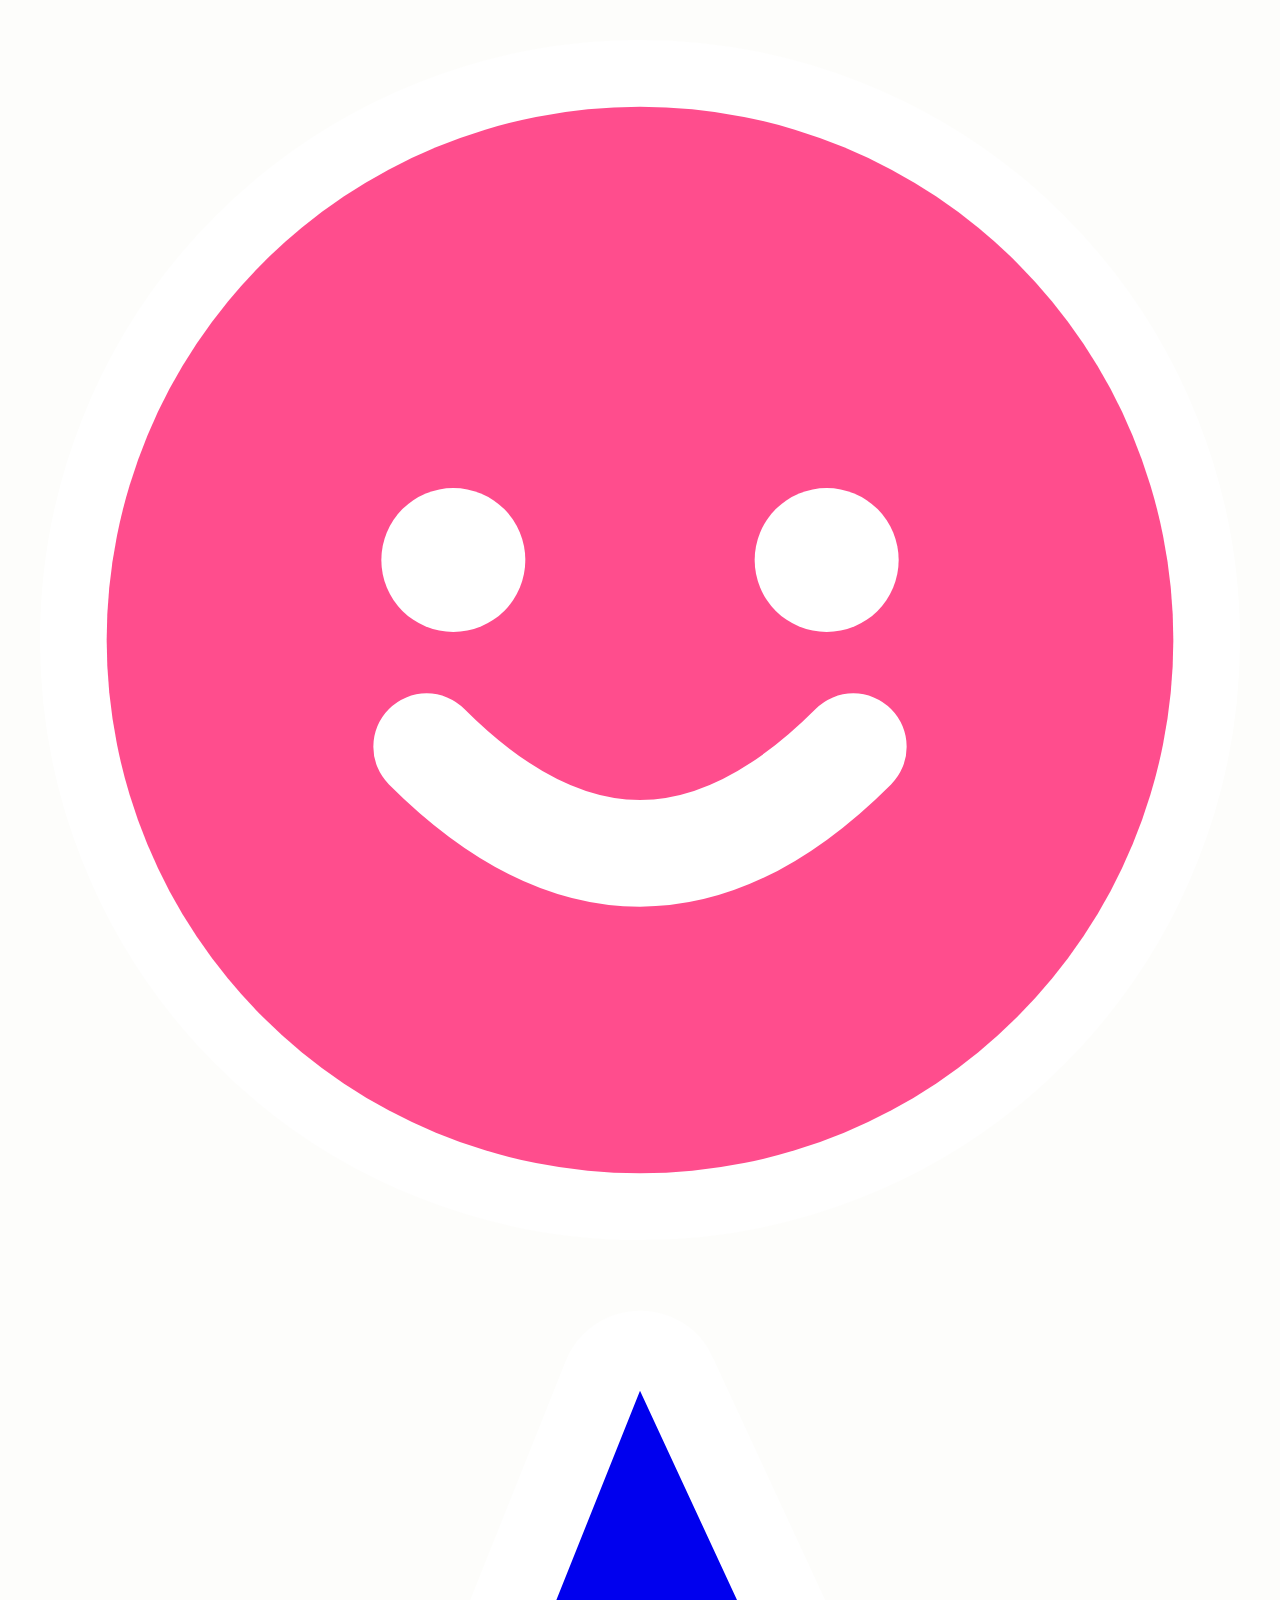
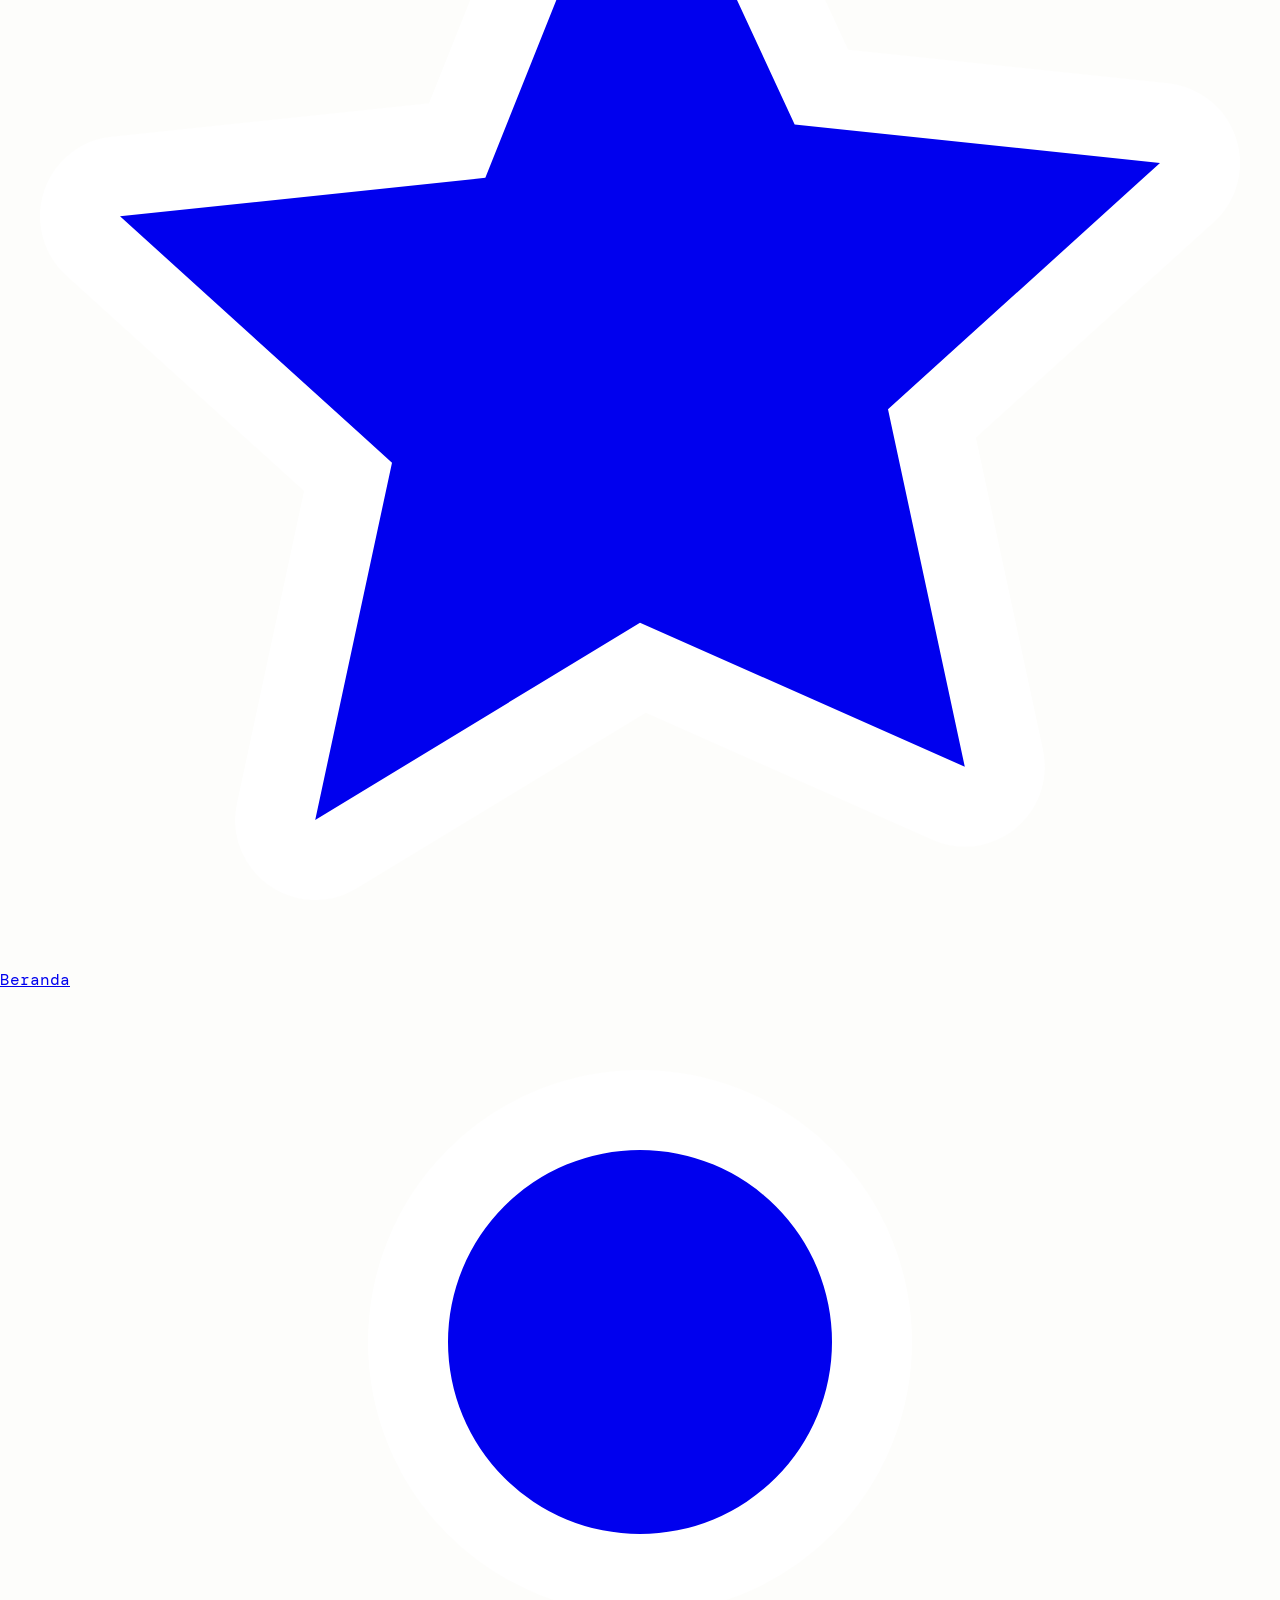
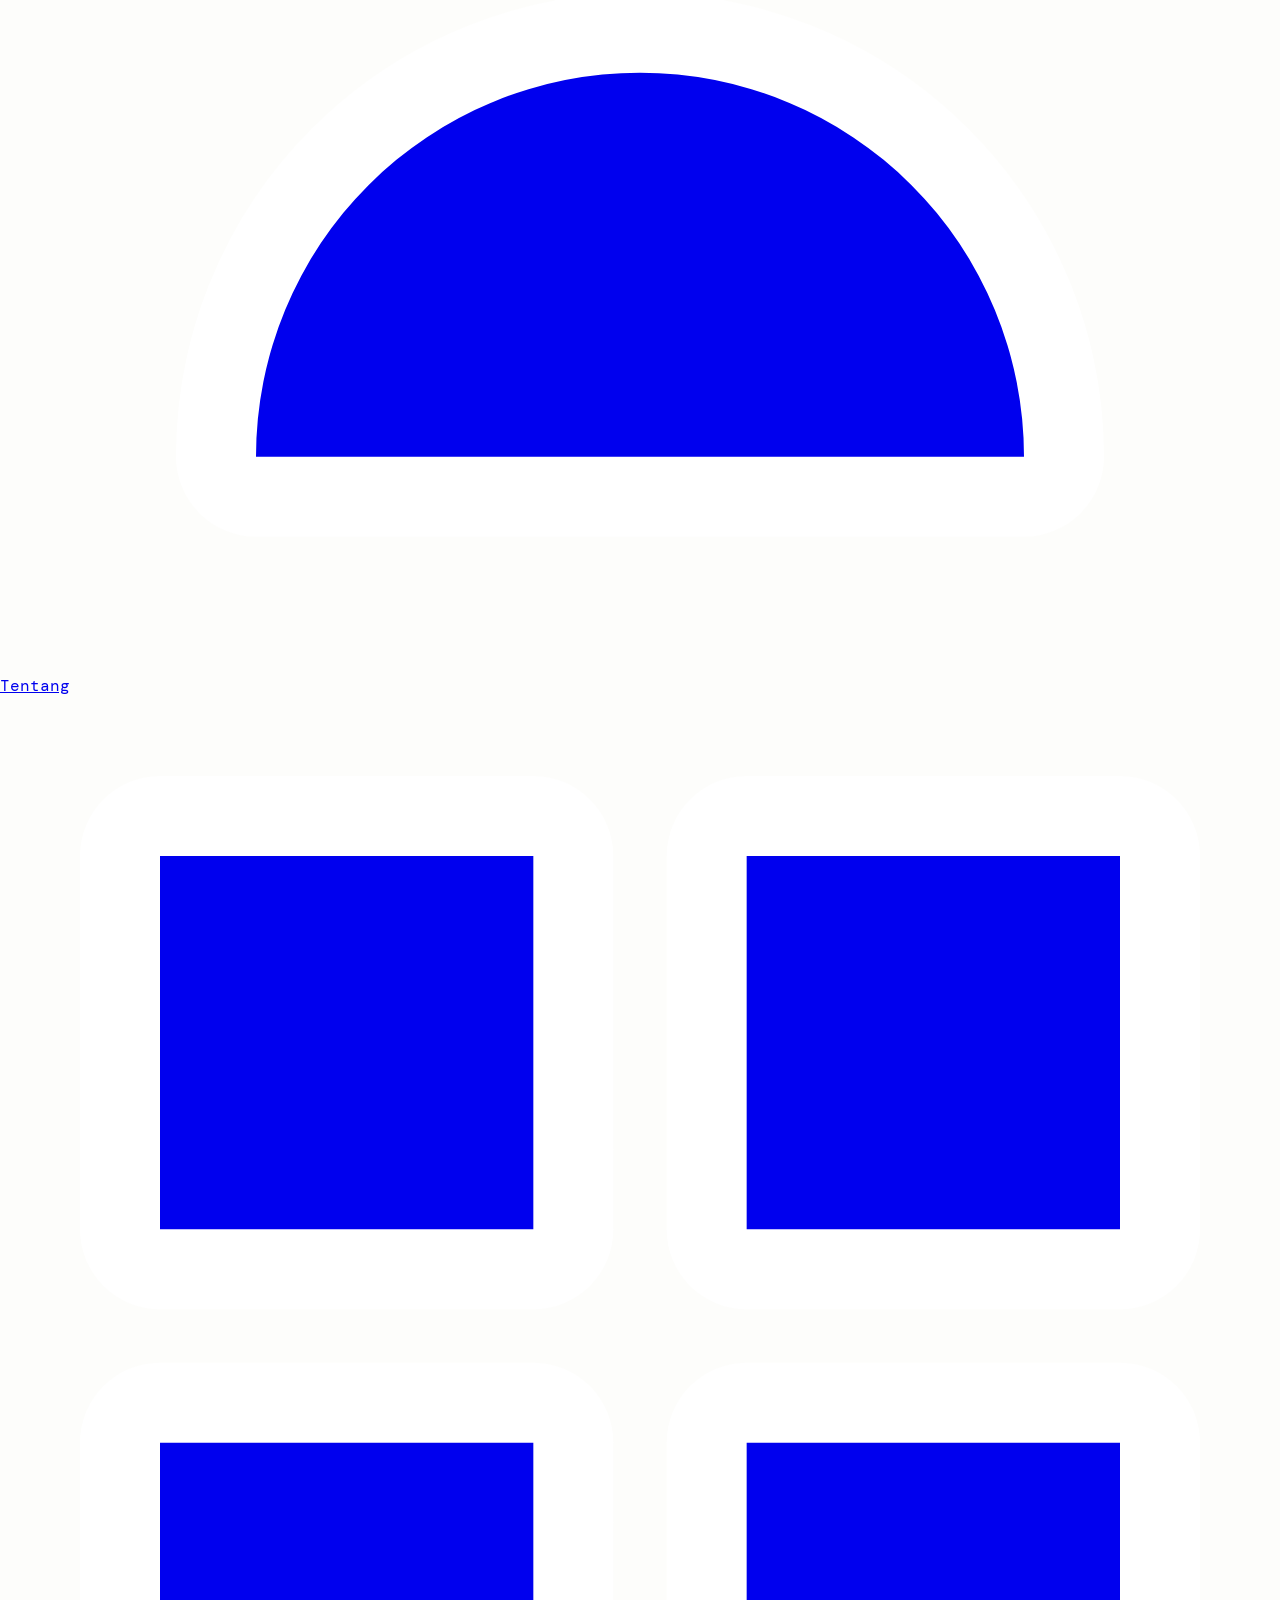
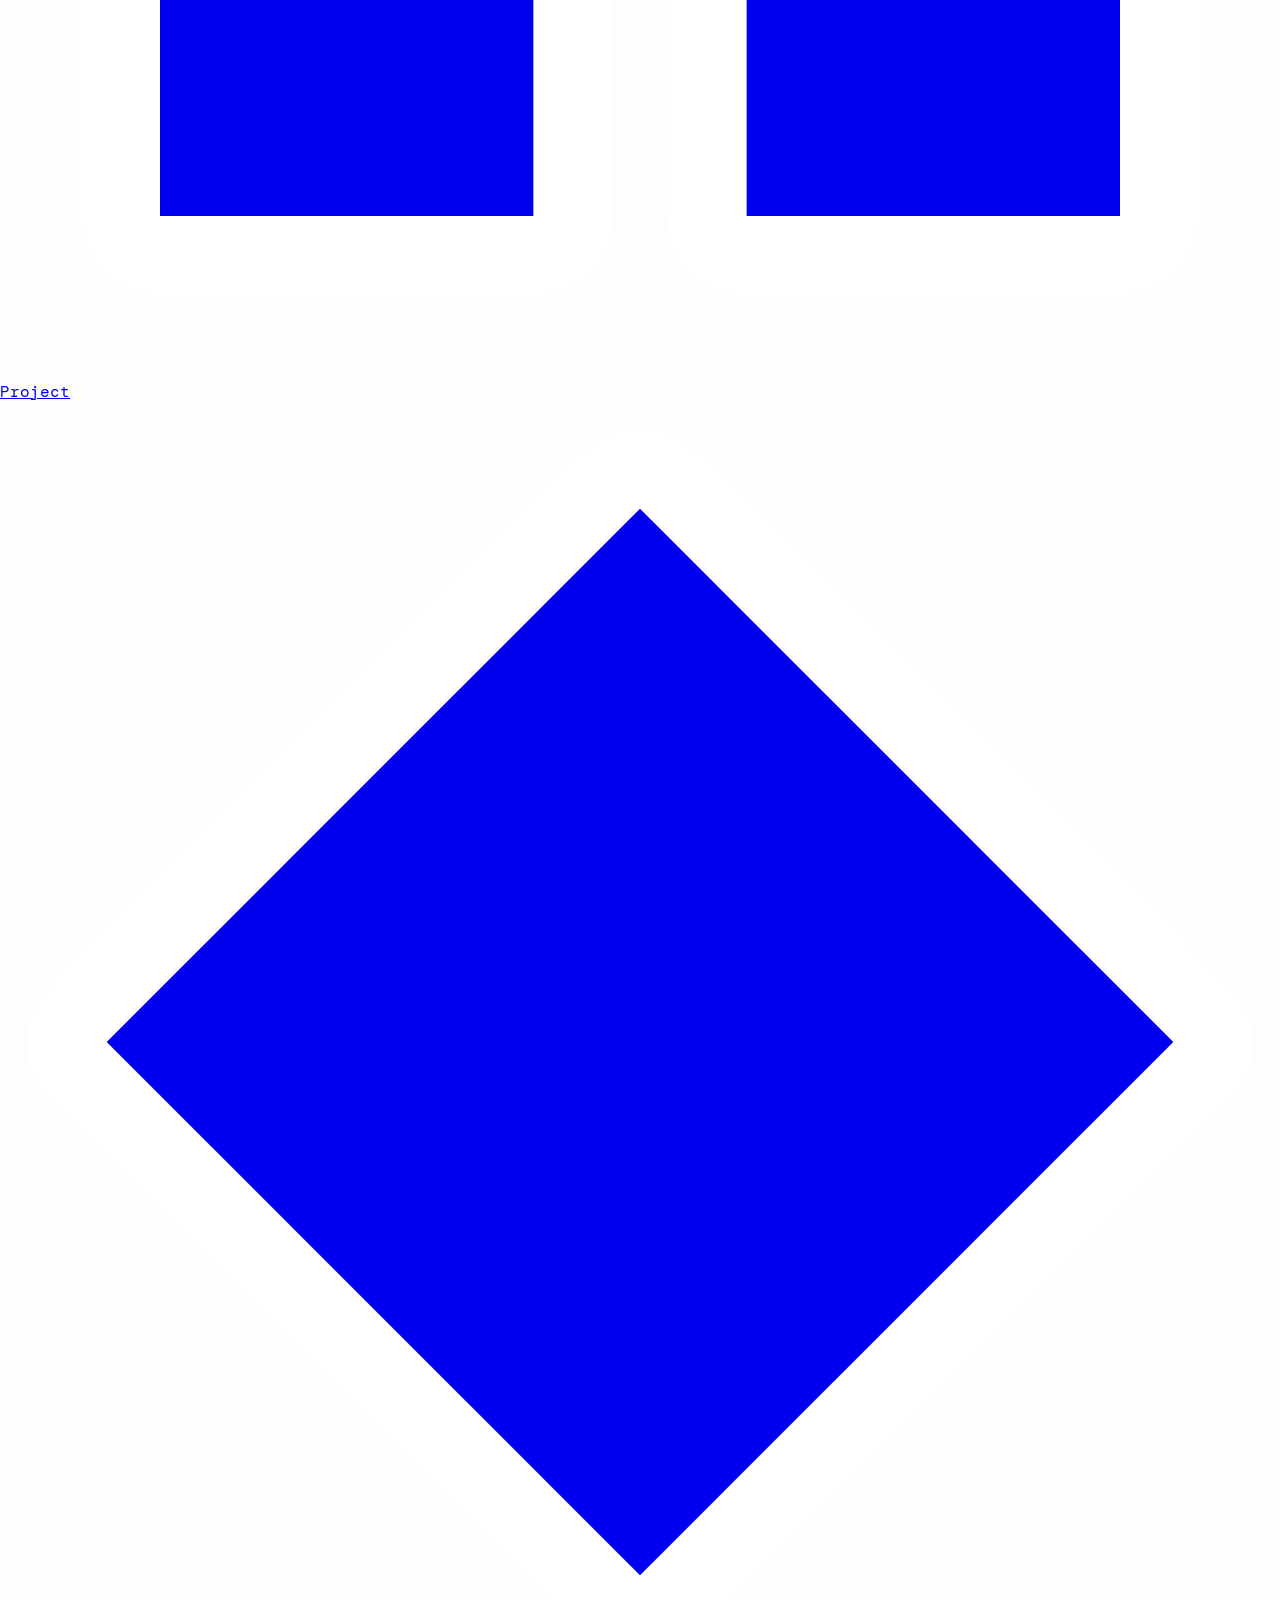
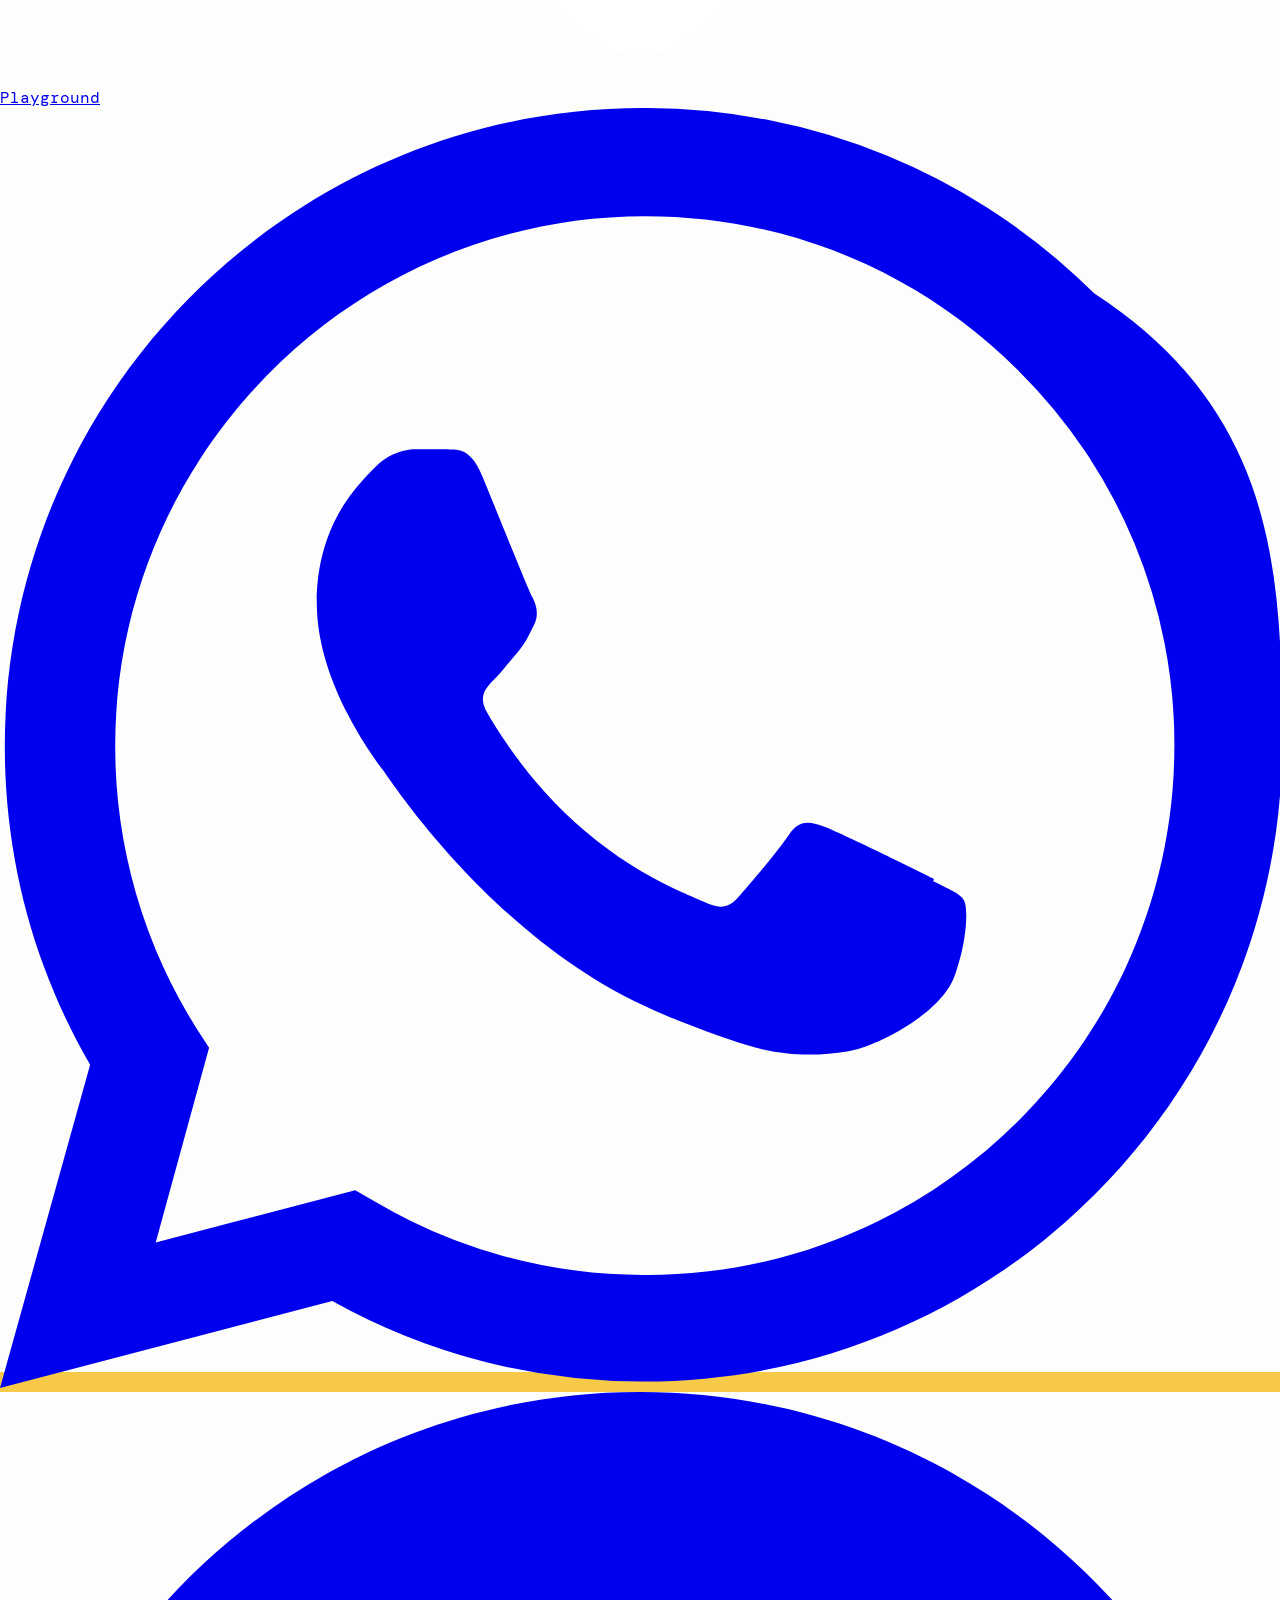
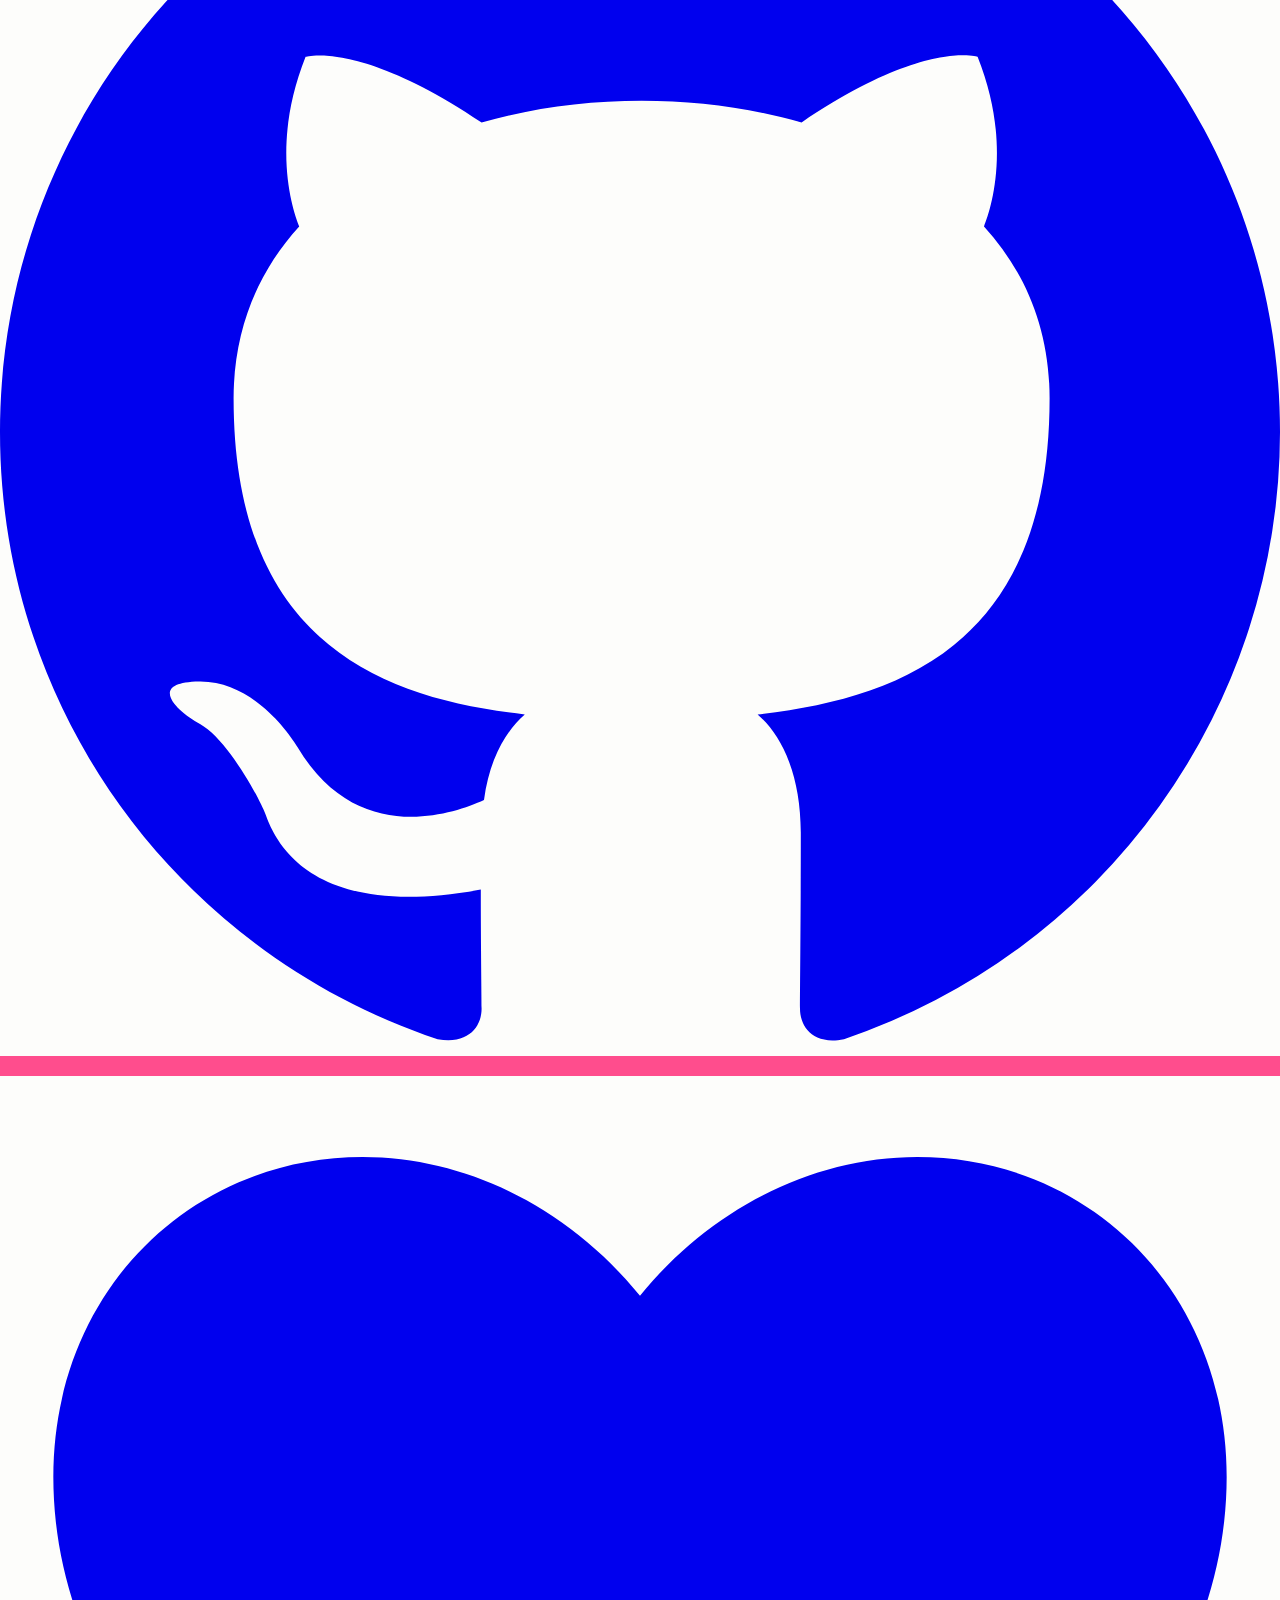
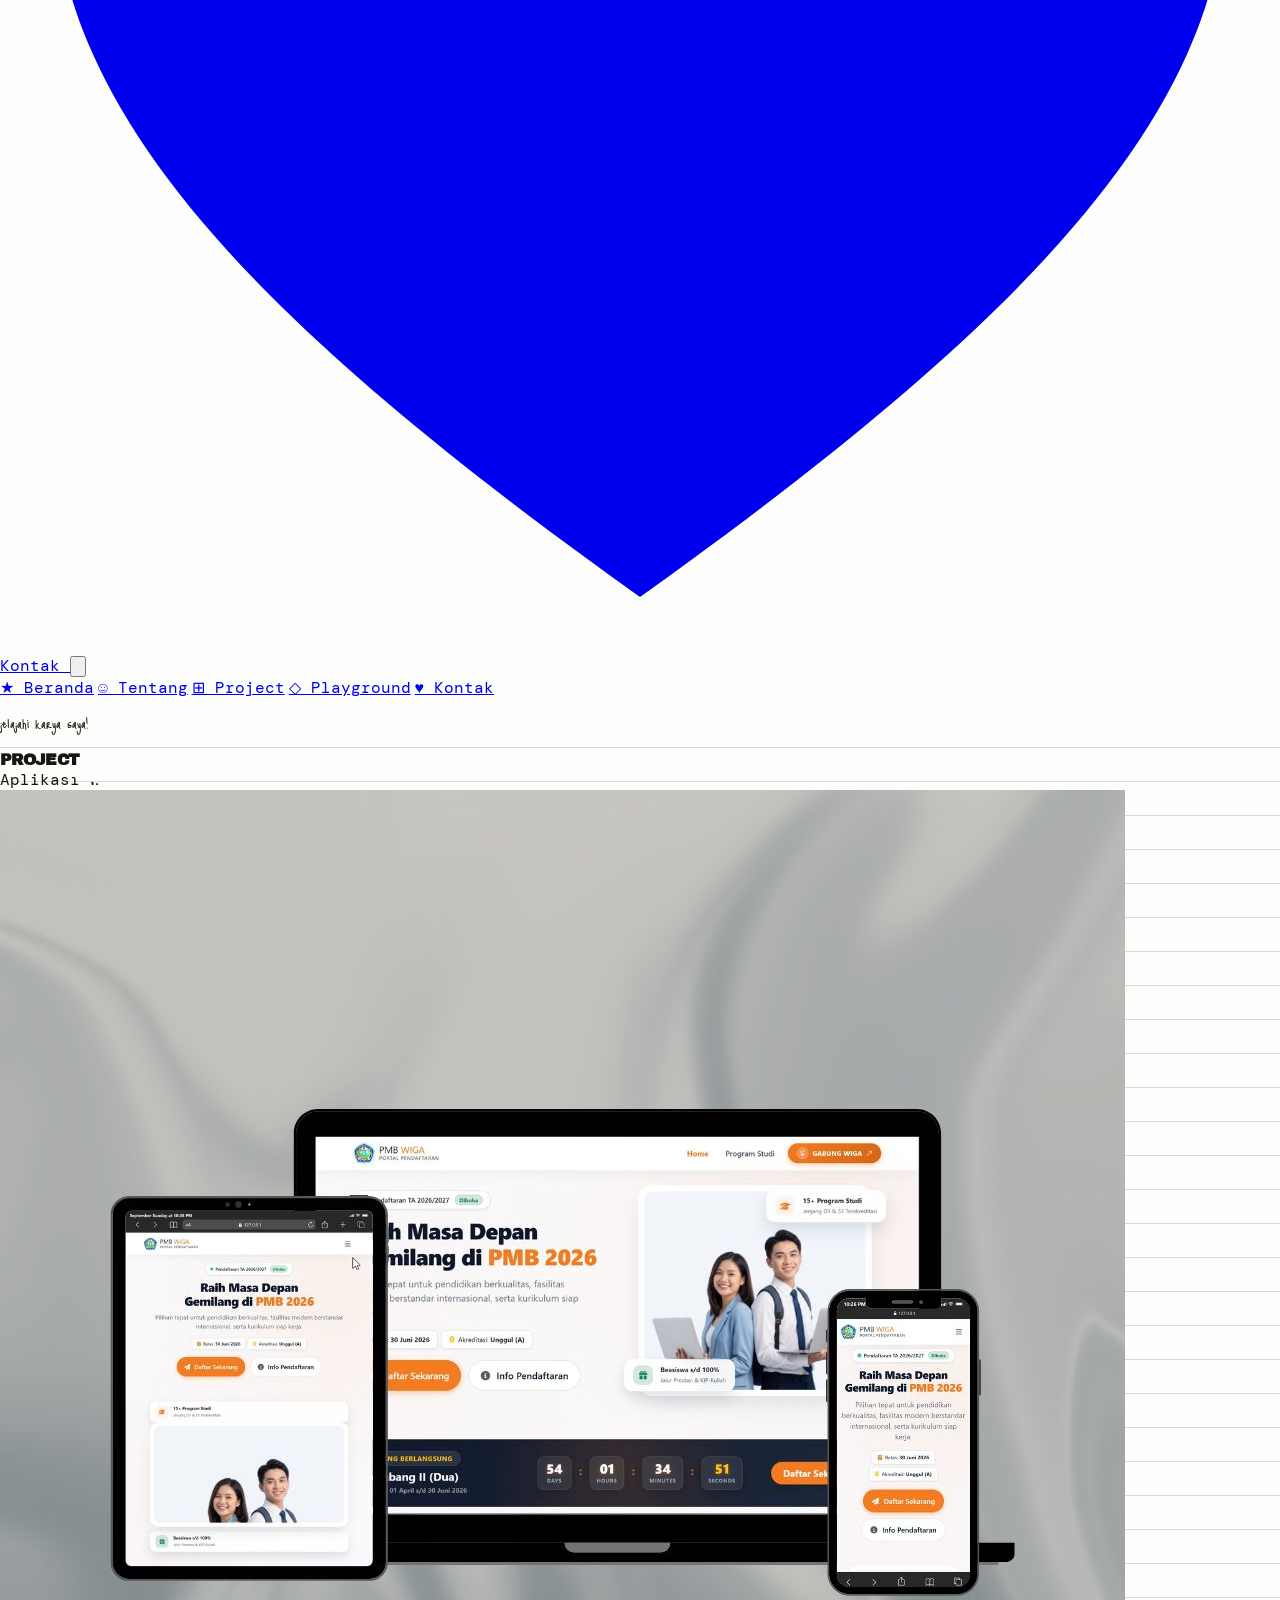
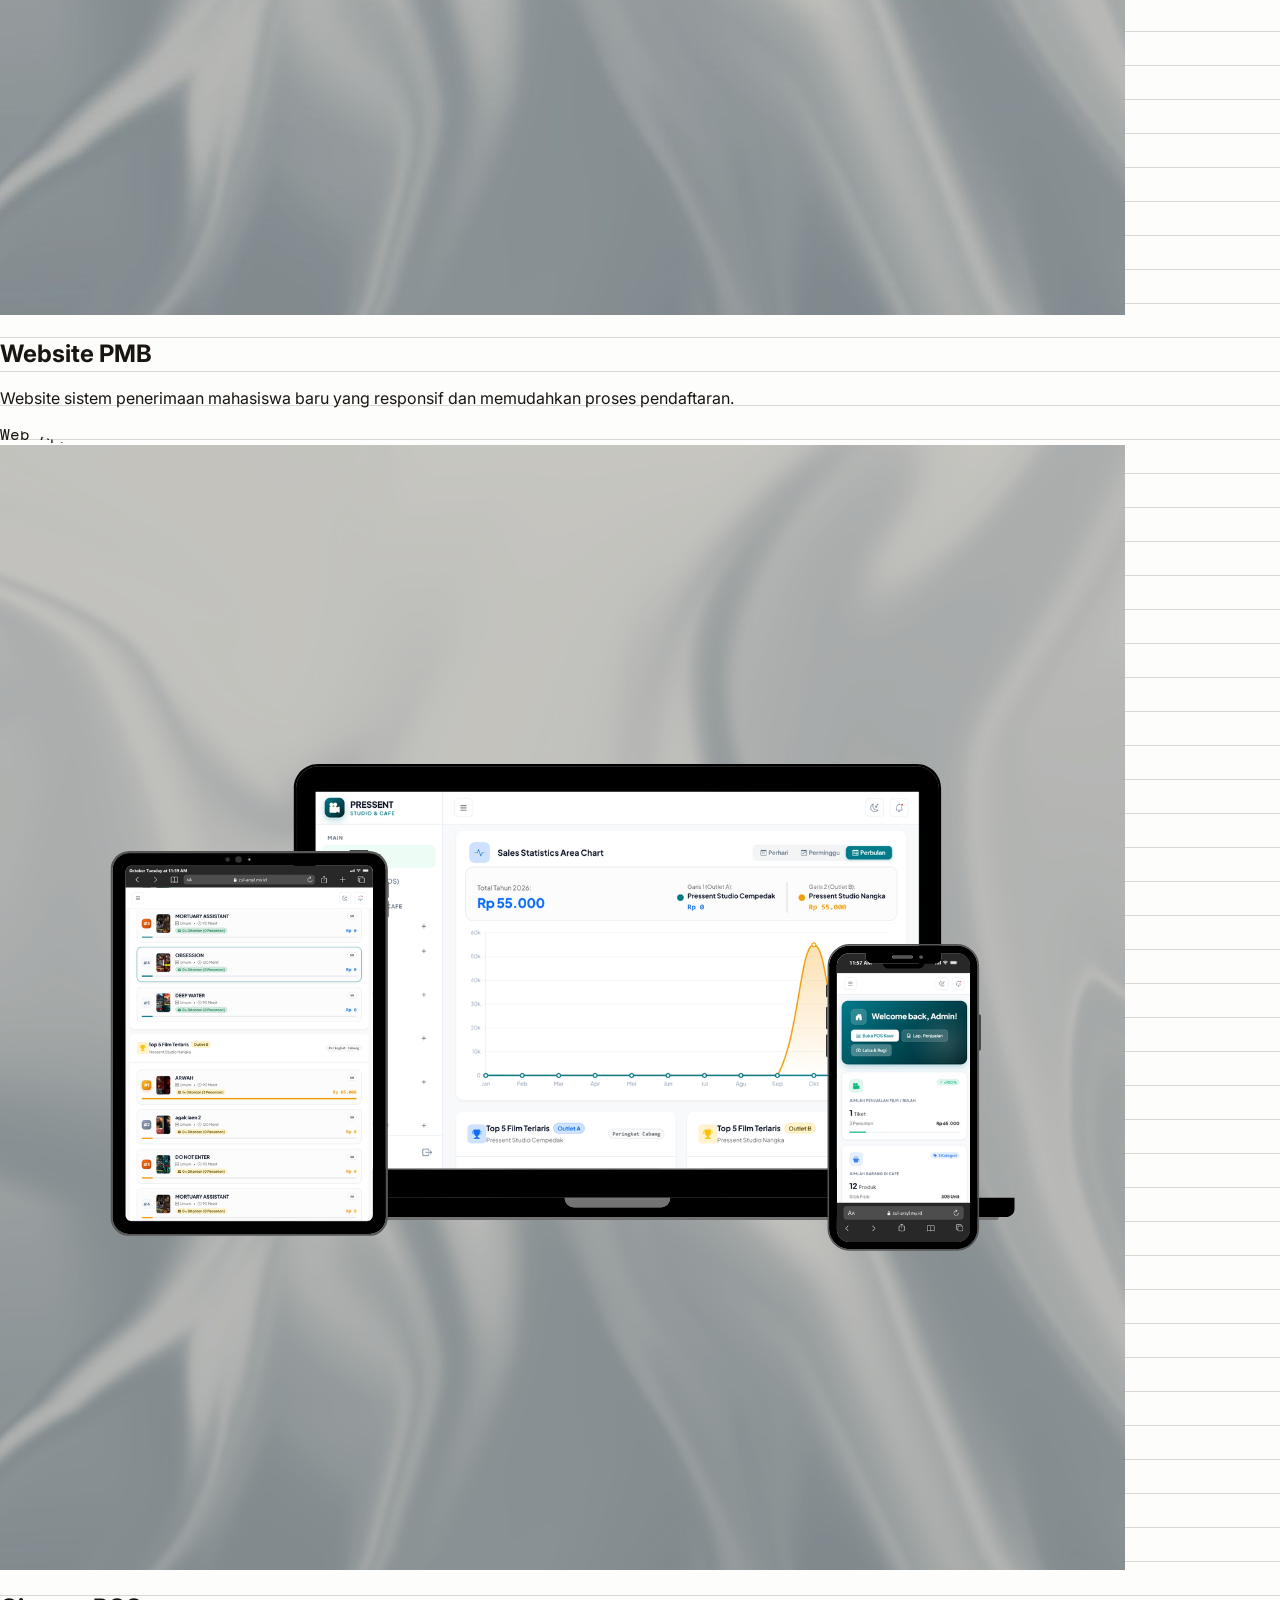
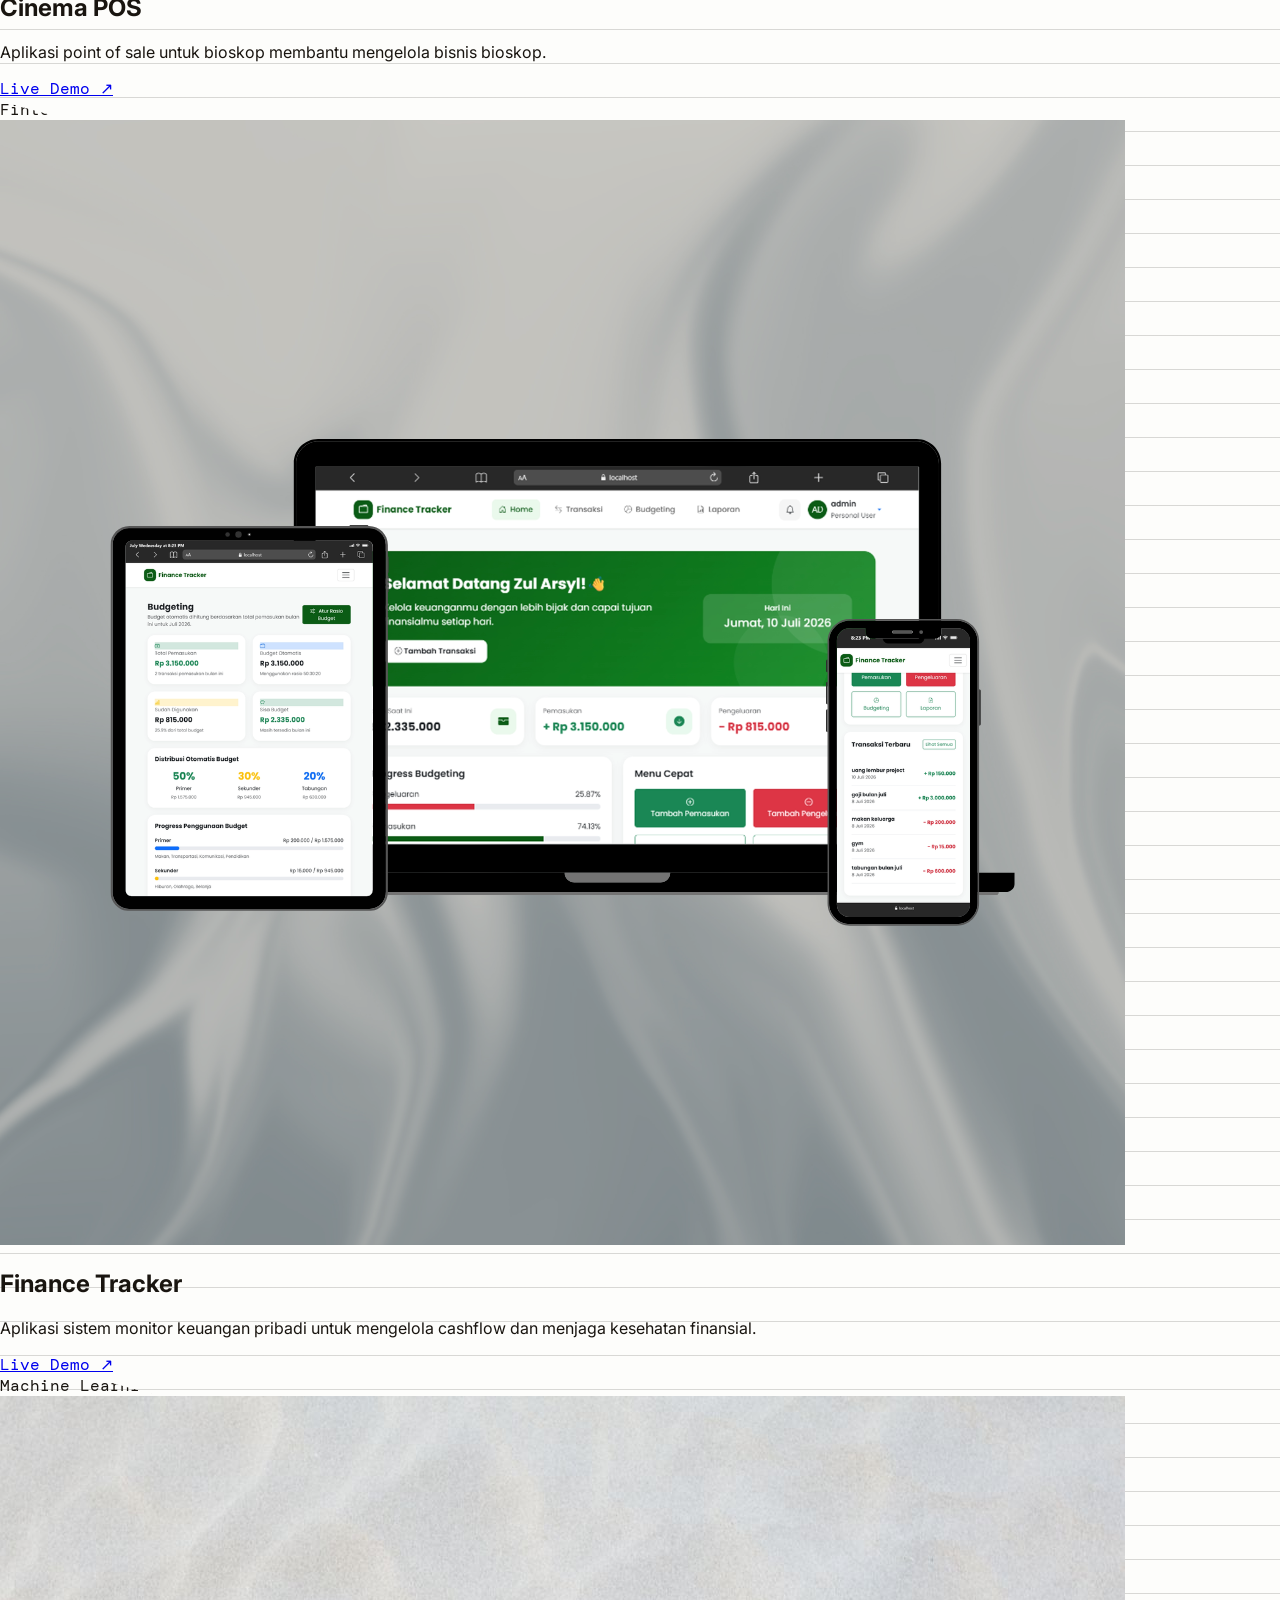
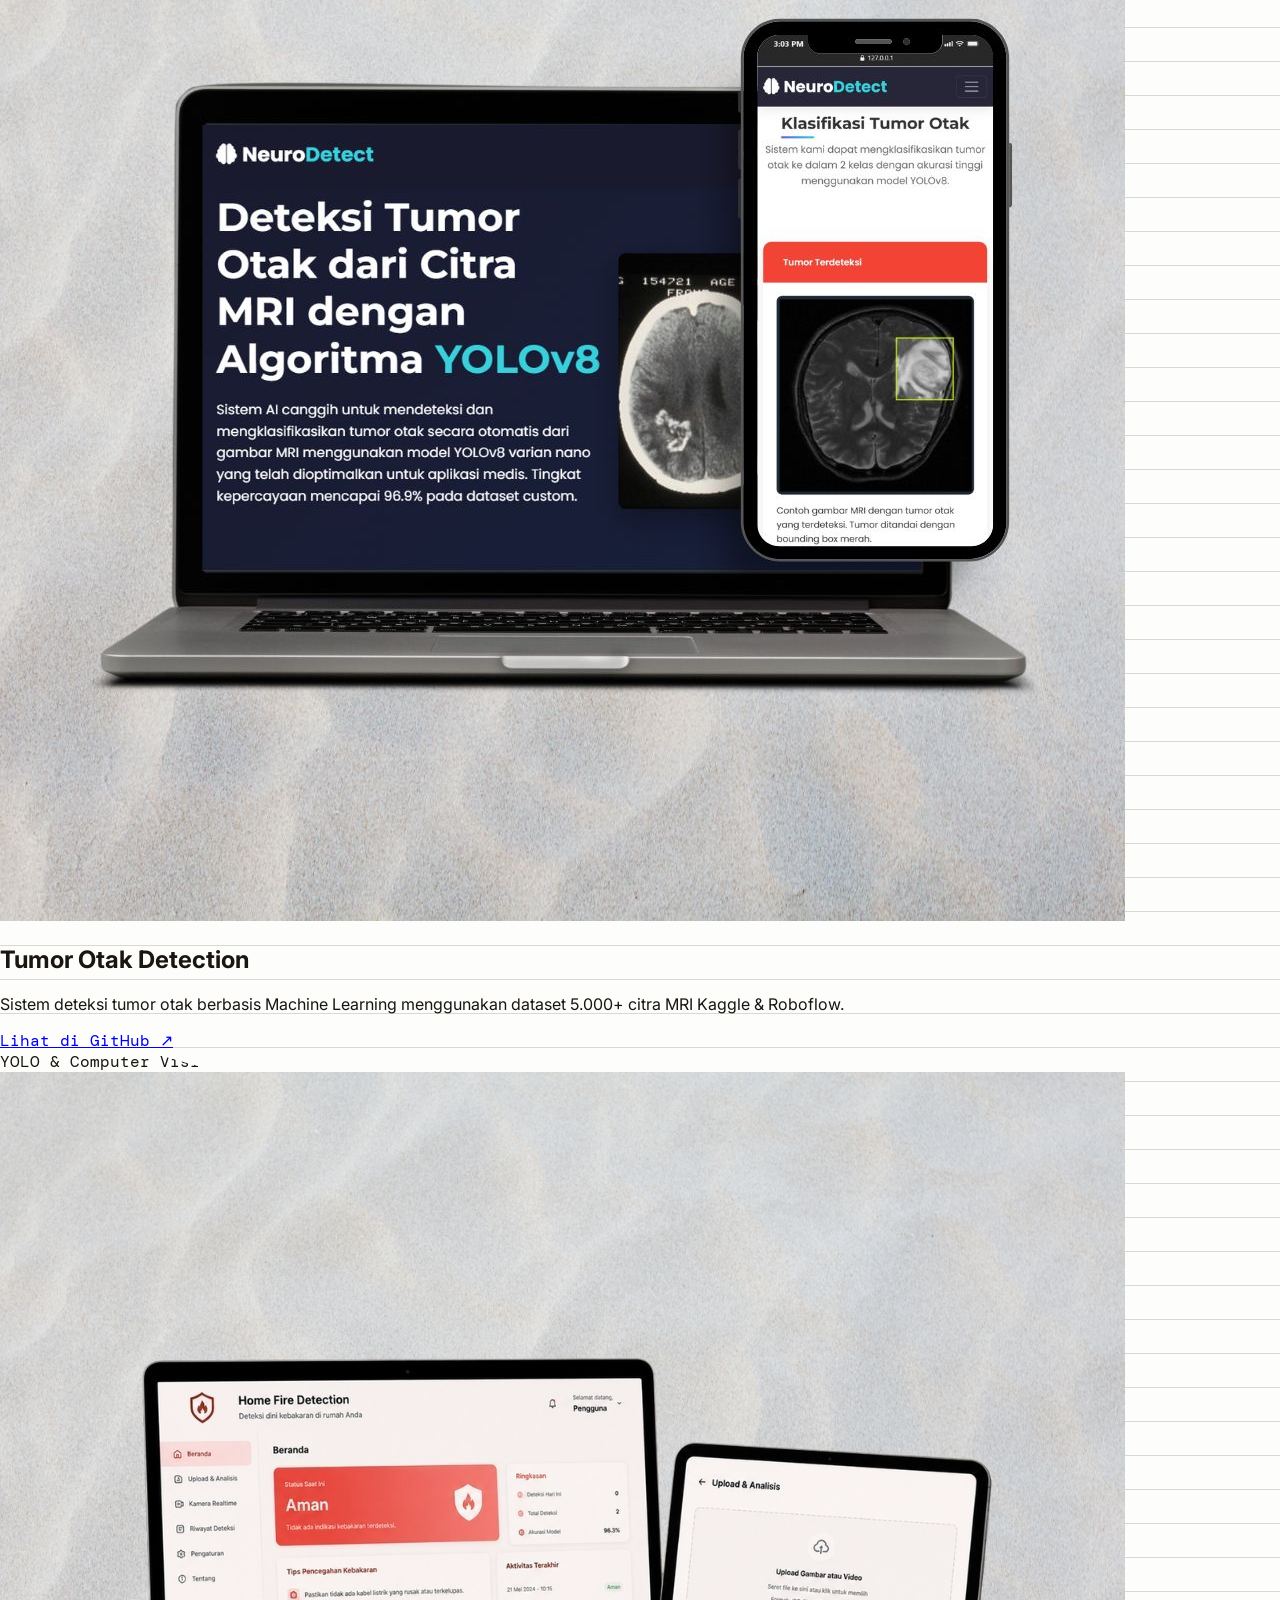
==== commit d9e6b0b0: "menambahkan sertifikat dan link project" ====
--- a/case-studies.html
+++ b/case-studies.html
@@ -125,7 +125,7 @@
 
         <!-- Project 2: Cinema POS -->
         <div>
-          <div class="group block cursor-pointer" onclick="openModal('./assets/project/POS cinema.png', 'Cinema POS', 'Aplikasi point of sale untuk bioskop. Live di https://zul-arsyl.my.id/')">
+          <div class="group block cursor-pointer" onclick="openModal('./assets/project/POS cinema.png', 'Cinema POS', 'Aplikasi point of sale untuk bioskop. Live di https://kasir.zul-arsyl.my.id/')">
             <div class="flex">
               <span class="ca-mono inline-flex items-center gap-3.5 bg-[var(--ca-chrome)] py-5 pl-9 pr-24 text-sm font-bold uppercase tracking-[0.2em] text-[var(--ca-ink)] transition-colors duration-500 ease-in-out tab-project-01 group-hover:bg-[var(--ca-ink)] group-hover:text-white">
                 <span class="h-3.5 w-3.5 rounded-full bg-[var(--ca-ink)] transition-colors duration-500 ease-in-out group-hover:bg-white"></span>
@@ -142,8 +142,8 @@
               <p class="mx-auto mt-2 max-w-md text-base leading-relaxed text-[var(--ca-ink)]/75">
                 Aplikasi point of sale untuk bioskop membantu mengelola bisnis bioskop.
               </p>
-              <a href="https://zul-arsyl.my.id/" target="_blank" class="mt-2 inline-block ca-mono text-xs font-bold uppercase tracking-wider text-[var(--ca-blue)] underline">
-                Kunjungi aplikasi live ↗
+              <a href="https://kasir.zul-arsyl.my.id/" target="_blank" class="mt-2 inline-block ca-mono text-xs font-bold uppercase tracking-wider text-[var(--ca-blue)] underline">
+                Live Demo ↗
               </a>
             </div>
           </div>
@@ -169,7 +169,7 @@
                 Aplikasi sistem monitor keuangan pribadi untuk mengelola cashflow dan menjaga kesehatan finansial.
               </p>
               <a href="https://financetracker.khazeo.dev/" target="_blank" class="mt-2 inline-block ca-mono text-xs font-bold uppercase tracking-wider text-[var(--ca-blue)] underline">
-                Kunjungi aplikasi live ↗
+                Live Demo ↗
               </a>
             </div>
           </div>
@@ -273,7 +273,7 @@
                 Platform website resmi untuk mempublikasikan profil, program kerja, dan layanan perusahaan UPK DAPM.
               </p>
               <a href="https://zularsyl.github.io/upk.github.io/" target="_blank" class="mt-2 inline-block ca-mono text-xs font-bold uppercase tracking-wider text-[var(--ca-blue)] underline">
-                Kunjungi website resmi ↗
+                Live Demo ↗
               </a>
             </div>
           </div>
@@ -298,8 +298,8 @@
               <p class="mx-auto mt-2 max-w-md text-base leading-relaxed text-[var(--ca-ink)]/75">
                 Aplikasi manajemen sampah digital yang membantu warga & petugas mengatur jadwal dan rute pengangkutan.
               </p>
-              <a href="https://disapu.com/" target="_blank" class="mt-2 inline-block ca-mono text-xs font-bold uppercase tracking-wider text-[var(--ca-blue)] underline">
-                Kunjungi disapu.com ↗
+              <a href="https://disapu.zul-arsyl.my.id/" target="_blank" class="mt-2 inline-block ca-mono text-xs font-bold uppercase tracking-wider text-[var(--ca-blue)] underline">
+                Live Demo ↗
               </a>
             </div>
           </div>
